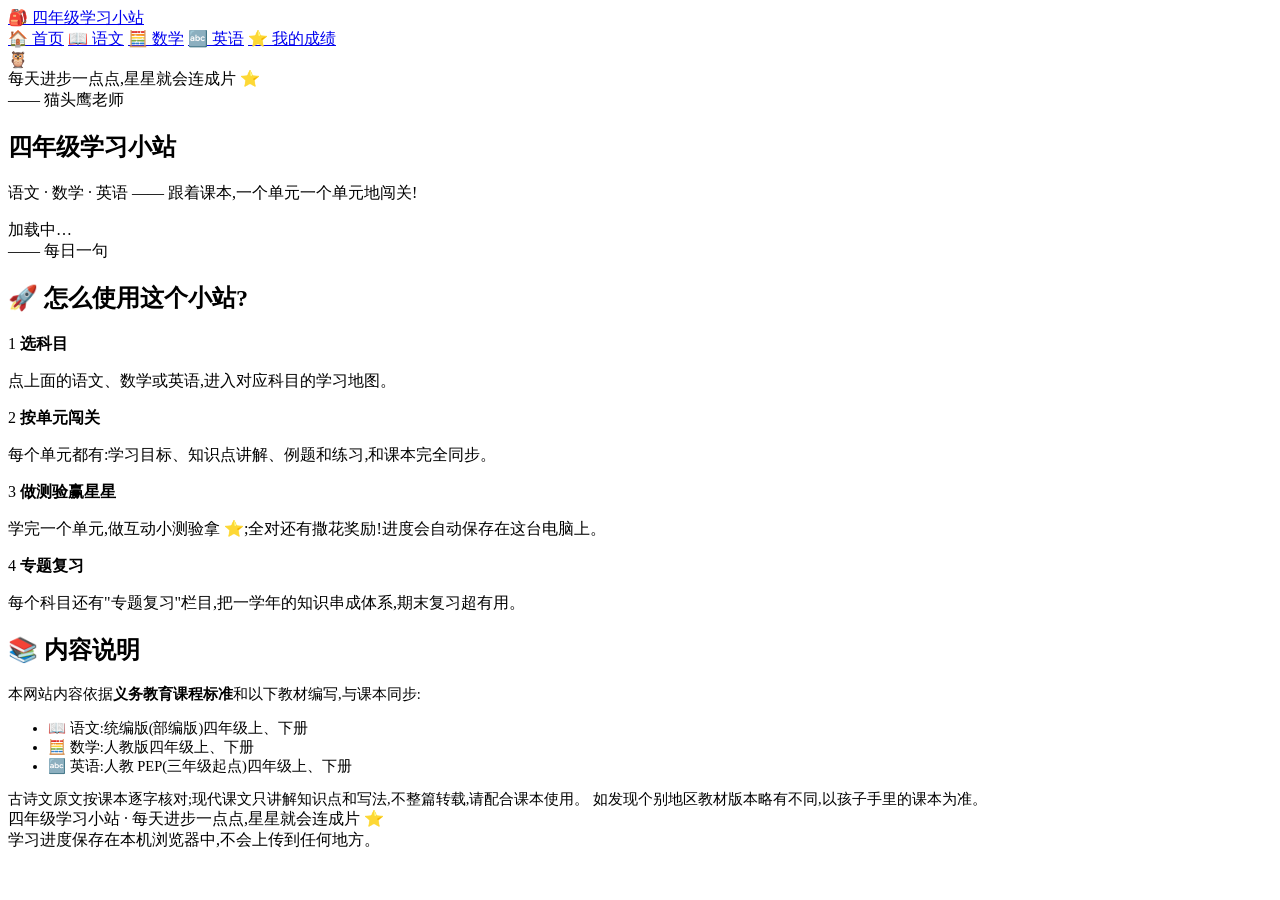
==== index.html @ 2c2debca "add index.html" ====
<!DOCTYPE html>
<html lang="zh-CN">
<head>
  <meta charset="UTF-8">
  <meta name="viewport" content="width=device-width, initial-scale=1.0">
  <title>四年级学习小站 · 语文 数学 英语</title>
  <link rel="stylesheet" href="css/style.css">
</head>
<body>

  <header class="topbar">
    <div class="topbar-inner">
      <a class="brand" href="index.html"><span class="logo">🎒</span> 四年级学习小站</a>
      <nav class="nav">
        <a href="index.html" class="active">🏠 首页</a>
        <a href="learn.html#/chinese">📖 语文</a>
        <a href="learn.html#/math">🧮 数学</a>
        <a href="learn.html#/english">🔤 英语</a>
        <a href="learn.html#/scores">⭐ 我的成绩</a>
      </nav>
    </div>
  </header>

  <main class="container">

    <section class="hero">
      <div class="mascot-row">
        <div class="mascot" id="mascot" title="猫头鹰老师">🦉</div>
        <div class="bubble">
          <span id="mascotTip">每天进步一点点,星星就会连成片 ⭐</span>
          <div class="bubble-name">—— 猫头鹰老师</div>
        </div>
      </div>
      <h1>四年级学习小站</h1>
      <p class="sub">语文 · 数学 · 英语 —— 跟着课本,一个单元一个单元地闯关!</p>
      <div class="quote-box" id="dailyQuote">
        <div class="qt">加载中…</div>
        <div class="ql">—— 每日一句</div>
      </div>
    </section>

    <section class="subject-grid" id="subjectCards">
      <!-- 三科卡片由 js 动态生成,展示学习进度 -->
    </section>

    <section class="howto no-print">
      <h2>🚀 怎么使用这个小站?</h2>
      <div class="howto-grid">
        <div class="step-card">
          <span class="n">1</span>
          <b>选科目</b>
          <p>点上面的语文、数学或英语,进入对应科目的学习地图。</p>
        </div>
        <div class="step-card">
          <span class="n">2</span>
          <b>按单元闯关</b>
          <p>每个单元都有:学习目标、知识点讲解、例题和练习,和课本完全同步。</p>
        </div>
        <div class="step-card">
          <span class="n">3</span>
          <b>做测验赢星星</b>
          <p>学完一个单元,做互动小测验拿 ⭐;全对还有撒花奖励!进度会自动保存在这台电脑上。</p>
        </div>
        <div class="step-card">
          <span class="n">4</span>
          <b>专题复习</b>
          <p>每个科目还有"专题复习"栏目,把一学年的知识串成体系,期末复习超有用。</p>
        </div>
      </div>
    </section>

    <section class="howto no-print">
      <h2>📚 内容说明</h2>
      <div class="card" style="font-size:14.5px;color:var(--ink-2);">
        <p style="margin-top:0;">本网站内容依据<b>义务教育课程标准</b>和以下教材编写,与课本同步:</p>
        <ul style="margin:6px 0;">
          <li>📖 语文:统编版(部编版)四年级上、下册</li>
          <li>🧮 数学:人教版四年级上、下册</li>
          <li>🔤 英语:人教 PEP(三年级起点)四年级上、下册</li>
        </ul>
        <p style="margin-bottom:0;">古诗文原文按课本逐字核对;现代课文只讲解知识点和写法,不整篇转载,请配合课本使用。
          如发现个别地区教材版本略有不同,以孩子手里的课本为准。</p>
      </div>
    </section>

  </main>

  <footer class="footer no-print">
    四年级学习小站 · 每天进步一点点,星星就会连成片 ⭐<br>
    学习进度保存在本机浏览器中,不会上传到任何地方。
  </footer>

  <script src="js/data-chinese.js"></script>
  <script src="js/data-math.js"></script>
  <script src="js/data-english.js"></script>
  <script src="js/data-extras.js"></script>
  <script src="js/app.js"></script>
  <script>
    // 首页专用逻辑:三科卡片 + 每日一句
    App.initHome && App.initHome();
  </script>
</body>
</html>
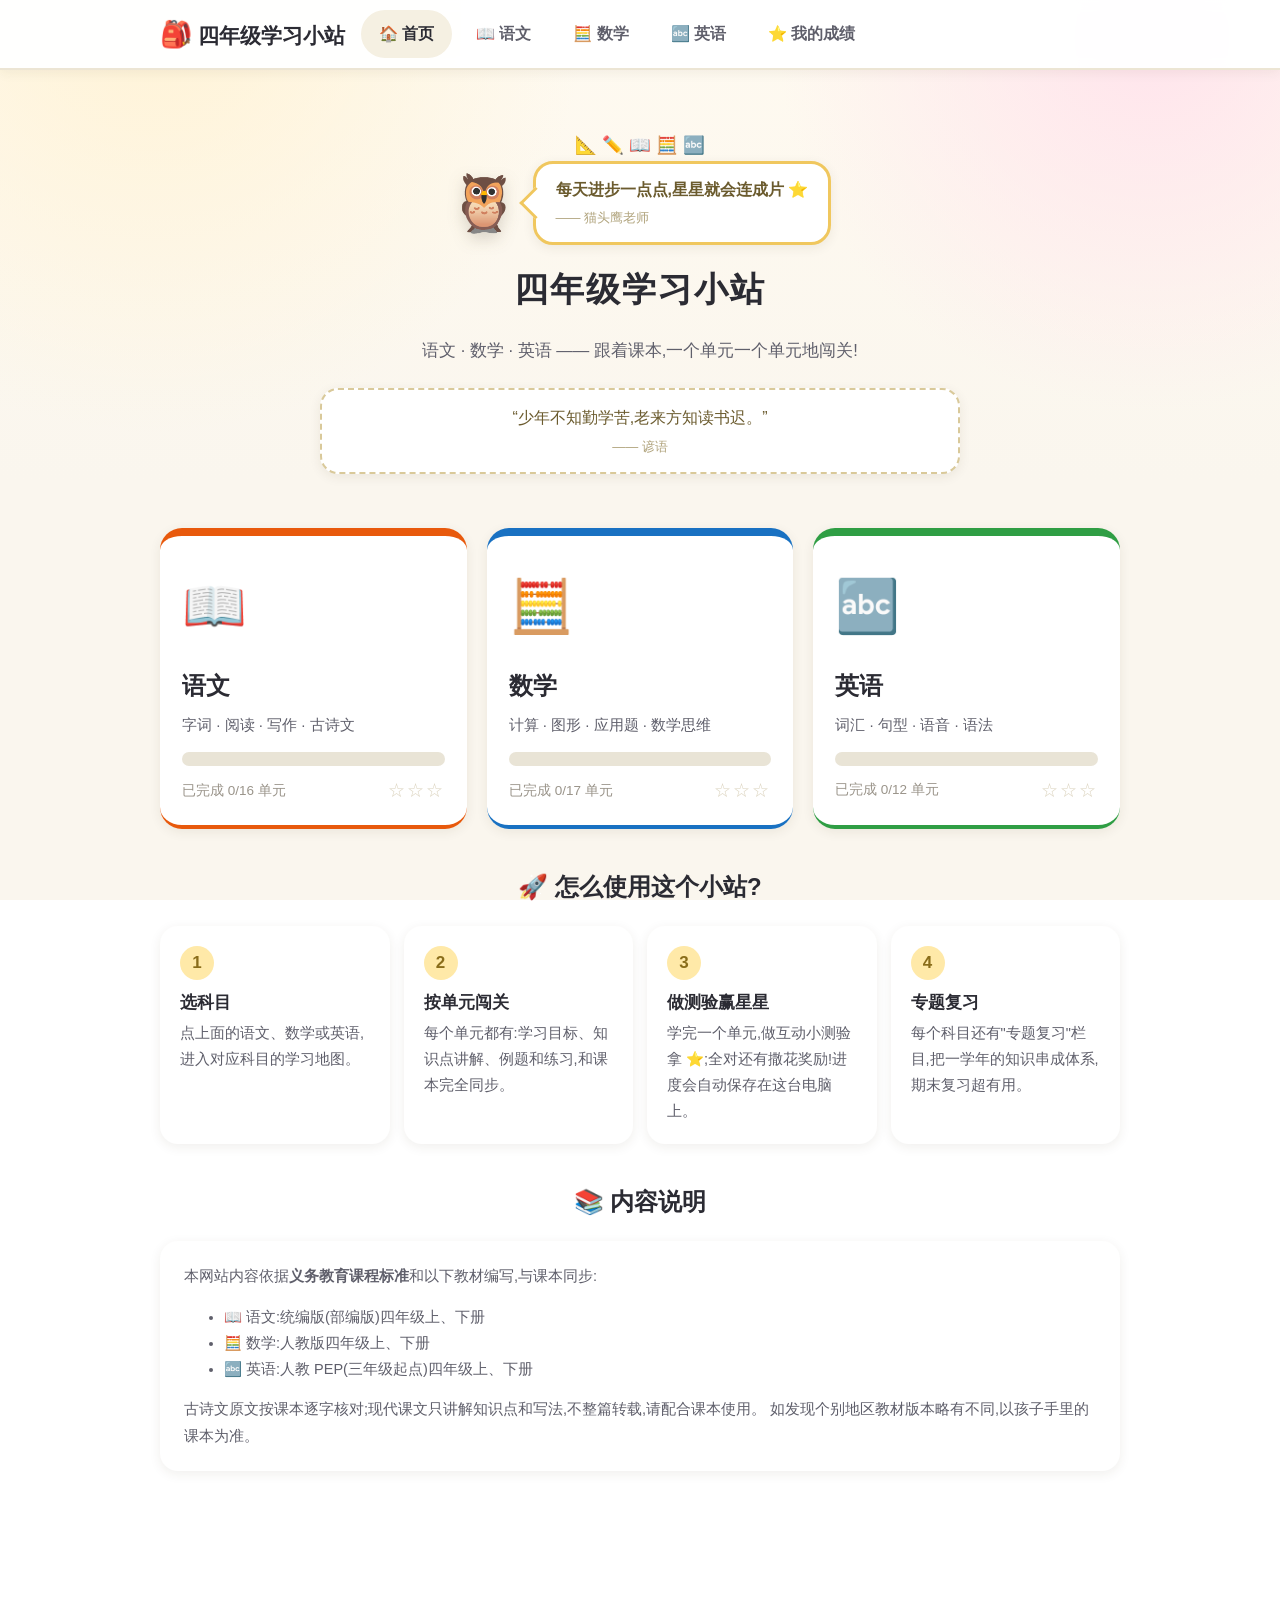
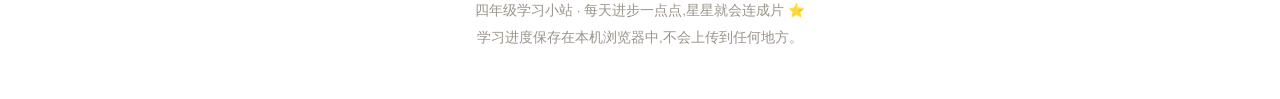
==== commit 0e450e42: "update index.html" ====
--- a/index.html
+++ b/index.html
@@ -24,6 +24,11 @@
   <main class="container">
 
     <section class="hero">
+      <span class="float-e f1">📐</span>
+      <span class="float-e f2">✏️</span>
+      <span class="float-e f3">📖</span>
+      <span class="float-e f4">🧮</span>
+      <span class="float-e f5">🔤</span>
       <div class="mascot-row">
         <div class="mascot" id="mascot" title="猫头鹰老师">🦉</div>
         <div class="bubble">
@@ -38,6 +43,8 @@
         <div class="ql">—— 每日一句</div>
       </div>
     </section>
+
+    <div id="todayCard"></div>
 
     <section class="subject-grid" id="subjectCards">
       <!-- 三科卡片由 js 动态生成,展示学习进度 -->
--- a/css/style.css
+++ b/css/style.css
@@ -0,0 +1,466 @@
+/* ============================================================
+   四年级学习小站 · 全局样式
+   为四年级小学生设计:大字、圆角、彩色、动画,像闯关游戏一样学习
+   ============================================================ */
+
+:root {
+  --c-chinese: #e8590c;
+  --c-chinese-soft: #fff4e6;
+  --c-math: #1971c2;
+  --c-math-soft: #e7f5ff;
+  --c-english: #2f9e44;
+  --c-english-soft: #ebfbee;
+  --ink: #2b2b33;
+  --ink-2: #5f5f6b;
+  --line: #ece5d4;
+  --bg: #faf6ee;
+  --card: #ffffff;
+  --gold: #f5b301;
+  --red: #d6336c;
+  --green: #37b24d;
+  --radius: 18px;
+  --shadow: 0 3px 12px rgba(60, 50, 30, .08);
+  --shadow-lg: 0 10px 30px rgba(60, 50, 30, .16);
+  --font-round: "Yuanti SC", "YouYuan", "PingFang SC", "Hiragino Sans GB", "Microsoft YaHei", sans-serif;
+  --font-body: -apple-system, BlinkMacSystemFont, "PingFang SC", "Hiragino Sans GB", "Microsoft YaHei", sans-serif;
+}
+
+* { box-sizing: border-box; }
+
+html { scroll-behavior: smooth; }
+
+body {
+  margin: 0;
+  font-family: var(--font-body);
+  background:
+    radial-gradient(circle at 12% 0%, #fff3d6 0, transparent 30%),
+    radial-gradient(circle at 90% 4%, #ffe4ec 0, transparent 26%),
+    linear-gradient(180deg, #fffaf0 0, var(--bg) 480px);
+  background-attachment: fixed;
+  color: var(--ink);
+  font-size: 17.5px;
+  line-height: 1.8;
+}
+
+/* 科目主题色 */
+[data-subject="chinese"] { --subj: var(--c-chinese); --subj-soft: var(--c-chinese-soft); }
+[data-subject="math"]     { --subj: var(--c-math);    --subj-soft: var(--c-math-soft); }
+[data-subject="english"]  { --subj: var(--c-english); --subj-soft: var(--c-english-soft); }
+
+/* ---------- 顶栏 ---------- */
+.topbar {
+  position: sticky; top: 0; z-index: 50;
+  background: rgba(255, 255, 255, .96);
+  border-bottom: 2px solid var(--line);
+  box-shadow: 0 2px 12px rgba(60, 50, 30, .07);
+  backdrop-filter: blur(6px);
+}
+.topbar-inner {
+  max-width: 1000px; margin: 0 auto; padding: 10px 20px;
+  display: flex; align-items: center; gap: 16px; flex-wrap: wrap;
+}
+.brand { font-family: var(--font-round); font-size: 21px; font-weight: 800; text-decoration: none; color: var(--ink); white-space: nowrap; }
+.brand .logo { font-size: 26px; display: inline-block; animation: float 3s ease-in-out infinite; }
+.nav { display: flex; gap: 6px; flex-wrap: wrap; }
+.nav a {
+  display: inline-block; padding: 8px 16px; border-radius: 999px;
+  text-decoration: none; color: var(--ink-2); font-weight: 700; font-size: 15.5px;
+  transition: all .18s; border: 2px solid transparent;
+}
+.nav a:hover { background: #f5f0e2; color: var(--ink); transform: translateY(-2px); }
+.nav a.active { background: var(--subj, #f5f0e2); color: var(--subj, var(--ink)); border-color: var(--subj, transparent); }
+
+/* ---------- 容器 ---------- */
+.container { max-width: 1000px; margin: 0 auto; padding: 26px 20px 80px; }
+.footer {
+  max-width: 1000px; margin: 0 auto; padding: 28px 20px 48px;
+  color: #9a948a; font-size: 13.5px; text-align: center; line-height: 2;
+}
+
+/* ---------- 首页 ---------- */
+.hero { text-align: center; padding: 34px 20px 26px; }
+
+/* 猫头鹰老师吉祥物 */
+.mascot-row {
+  display: flex; align-items: center; justify-content: center;
+  gap: 14px; flex-wrap: wrap; margin-bottom: 4px;
+}
+.mascot { font-size: 56px; line-height: 1; animation: float 3.2s ease-in-out infinite; filter: drop-shadow(0 6px 8px rgba(60,50,30,.18)); }
+.bubble {
+  position: relative; max-width: 520px;
+  background: #fff; border: 3px solid #f0c75e; border-radius: 20px;
+  padding: 12px 20px; font-size: 16px; font-weight: 600; color: #6b5b2e;
+  box-shadow: var(--shadow); text-align: left;
+}
+.bubble::before {
+  content: ''; position: absolute; left: -12px; top: 50%;
+  transform: translateY(-50%) rotate(45deg);
+  width: 20px; height: 20px; background: #fff;
+  border-left: 3px solid #f0c75e; border-bottom: 3px solid #f0c75e;
+}
+.bubble-name { font-size: 12.5px; color: #b0a37c; font-weight: 400; margin-top: 2px; }
+#mascotTip { transition: opacity .3s; }
+#mascotTip.fade { opacity: 0; }
+
+.hero h1 { font-family: var(--font-round); font-size: 34px; margin: 14px 0 6px; letter-spacing: 2px; }
+.hero .sub { color: var(--ink-2); font-size: 16.5px; }
+.quote-box {
+  max-width: 640px; margin: 22px auto 0; background: var(--card);
+  border: 2px dashed #d9c99a; border-radius: var(--radius);
+  padding: 14px 22px; color: #6b5b2e; font-size: 16px;
+  box-shadow: var(--shadow);
+}
+.quote-box .ql { font-size: 13px; color: #b0a37c; margin-top: 2px; }
+
+/* 科目卡片 */
+.subject-grid { display: grid; grid-template-columns: repeat(auto-fit, minmax(250px, 1fr)); gap: 20px; margin-top: 28px; }
+.subject-card {
+  background: var(--card); border-radius: 22px; box-shadow: var(--shadow);
+  padding: 24px 22px 18px; text-decoration: none; color: var(--ink);
+  border-top: 8px solid var(--sc, #ccc); border-bottom: 4px solid var(--sc, #ccc);
+  display: block; transition: transform .18s, box-shadow .18s;
+  animation: fadeUp .5s ease both;
+}
+.subject-card:hover { transform: translateY(-6px) rotate(-.5deg); box-shadow: var(--shadow-lg); }
+.subject-card .emoji { font-size: 52px; display: inline-block; transition: transform .2s; }
+.subject-card:hover .emoji { transform: scale(1.15) rotate(-8deg); }
+.subject-card h2 { font-family: var(--font-round); margin: 10px 0 4px; font-size: 24px; }
+.subject-card .desc { color: var(--ink-2); font-size: 15px; margin-bottom: 14px; }
+.subject-card .meta { display: flex; justify-content: space-between; align-items: center; font-size: 13.5px; color: #9a948a; }
+.stars { color: var(--gold); letter-spacing: 2px; font-size: 17px; }
+.stars .off { color: #ded7c4; }
+
+/* 使用说明 */
+.howto { margin-top: 36px; }
+.howto h2 { font-family: var(--font-round); text-align: center; font-size: 24px; margin-bottom: 18px; }
+.howto-grid { display: grid; grid-template-columns: repeat(auto-fit, minmax(200px, 1fr)); gap: 14px; }
+.step-card {
+  background: var(--card); border-radius: var(--radius); box-shadow: var(--shadow);
+  padding: 18px; border: 2px solid transparent; transition: border-color .2s, transform .2s;
+}
+.step-card:hover { border-color: #f0c75e; transform: translateY(-3px); }
+.step-card .n {
+  display: inline-flex; width: 34px; height: 34px; border-radius: 50%;
+  background: #ffe9a8; color: #8a6d1a; font-weight: 800; font-size: 17px;
+  align-items: center; justify-content: center; margin-bottom: 8px;
+}
+.step-card b { display: block; margin-bottom: 2px; font-size: 16.5px; }
+.step-card p { margin: 0; color: var(--ink-2); font-size: 14.5px; }
+
+/* ---------- 通用组件 ---------- */
+.btn {
+  display: inline-flex; align-items: center; gap: 6px;
+  border: none; cursor: pointer; font-family: inherit;
+  font-size: 16.5px; font-weight: 700; line-height: 1.4;
+  padding: 11px 22px; border-radius: 999px;
+  background: #f0ece2; color: var(--ink);
+  border: 2px solid transparent;
+  transition: transform .12s, box-shadow .15s, background .15s;
+}
+.btn:hover { background: #e8e2d4; transform: translateY(-3px); box-shadow: var(--shadow); }
+.btn:active { transform: translateY(0) scale(.97); }
+.btn:disabled { opacity: .55; cursor: not-allowed; transform: none; }
+.btn-primary {
+  background: linear-gradient(135deg, var(--subj, var(--c-chinese)), color-mix(in srgb, var(--subj, var(--c-chinese)) 80%, #000));
+  background-color: var(--subj, var(--c-chinese));
+  color: #fff; box-shadow: 0 4px 12px color-mix(in srgb, var(--subj, var(--c-chinese)) 35%, transparent);
+}
+.btn-primary:hover { filter: brightness(1.08); color: #fff; }
+.btn-ghost { background: #fff; border: 2px solid var(--subj, #ccc); color: var(--subj, #555); }
+.btn-ghost:hover { background: var(--subj-soft, #fff); }
+.btn-small { font-size: 14.5px; padding: 7px 16px; }
+
+.card {
+  background: var(--card); border-radius: var(--radius);
+  box-shadow: var(--shadow); padding: 22px 24px; margin-bottom: 18px;
+  animation: fadeUp .45s ease both;
+}
+
+.breadcrumb { font-size: 14.5px; color: var(--ink-2); margin-bottom: 10px; }
+.breadcrumb a { color: var(--subj, #555); text-decoration: none; font-weight: 700; }
+.breadcrumb .sep { margin: 0 6px; color: #c4bcab; }
+
+h1.page-title { font-family: var(--font-round); font-size: 30px; margin: 6px 0 4px; letter-spacing: 1px; }
+.page-sub { color: var(--ink-2); margin-bottom: 20px; font-size: 16px; }
+
+.section-title {
+  font-family: var(--font-round); font-size: 22px; margin: 34px 0 14px;
+  padding: 8px 16px; border-radius: 14px;
+  background: var(--subj-soft, #f5f0e2);
+  border-left: 8px solid var(--subj, #ccc);
+  display: inline-block;
+}
+.tabs { display: flex; gap: 10px; flex-wrap: wrap; margin: 16px 0; }
+.tab {
+  padding: 9px 20px; border-radius: 999px; background: #fff;
+  border: 2px solid var(--line); cursor: pointer; font-size: 16px;
+  font-weight: 700; color: var(--ink-2); font-family: inherit;
+  transition: all .15s;
+}
+.tab:hover { transform: translateY(-2px); border-color: var(--subj, #999); color: var(--subj, #555); }
+.tab.active { background: var(--subj); border-color: var(--subj); color: #fff; }
+.tab:disabled { cursor: default; opacity: .9; transform: none; }
+
+/* ---------- 单元闯关地图(像一条冒险小路) ---------- */
+.unit-list { display: flex; flex-direction: column; gap: 14px; position: relative; padding-left: 26px; }
+.unit-list::before {
+  content: ''; position: absolute; left: 46px; top: 34px; bottom: 34px; z-index: 0;
+  width: 4px; border-radius: 4px;
+  background: repeating-linear-gradient(180deg, #d9cfae 0 10px, transparent 10px 20px);
+}
+.unit-card {
+  position: relative; z-index: 1; display: flex; align-items: center; gap: 14px;
+  background: var(--card); border-radius: 18px; box-shadow: var(--shadow);
+  padding: 15px 18px; text-decoration: none; color: var(--ink);
+  border: 2px solid transparent;
+  transition: transform .14s, box-shadow .16s, border-color .14s;
+  animation: fadeUp .5s ease both;
+}
+.unit-card:hover { transform: translateX(6px) scale(1.01); box-shadow: var(--shadow-lg); border-color: var(--subj, #ccc); }
+.unit-card.is-done { background: var(--subj-soft, #fff); }
+.unit-card .no {
+  flex: 0 0 auto; width: 48px; height: 48px; border-radius: 50%;
+  display: flex; align-items: center; justify-content: center;
+  background: var(--subj-soft, #f3efe4); color: var(--subj, var(--ink));
+  font-size: 24px; font-weight: 800; border: 2px solid var(--subj, transparent);
+  box-shadow: 0 2px 6px rgba(60,50,30,.12);
+}
+.unit-card.is-done .no { background: #ebfbee; border-color: var(--green); }
+.unit-card .info { flex: 1; min-width: 0; }
+.unit-card .info b { display: block; font-size: 17.5px; }
+.unit-card .info span { color: var(--ink-2); font-size: 14px; }
+.unit-card .state { font-size: 13.5px; color: #9a948a; white-space: nowrap; font-weight: 700; }
+.unit-card .state .done { color: #2b8a3e; }
+
+/* ---------- 单元详情 ---------- */
+.unit-head { display: flex; align-items: flex-start; justify-content: space-between; gap: 14px; flex-wrap: wrap; }
+.unit-goal {
+  background: var(--subj-soft, #f3efe4); border-radius: 14px;
+  border: 2px dashed var(--subj, #ccc);
+  padding: 12px 18px; font-size: 16px; margin: 14px 0 4px;
+}
+.unit-goal b { color: var(--subj, #555); }
+
+.text-card .sub { color: var(--ink-2); font-size: 13.5px; margin: -6px 0 10px; }
+.text-card h3 { font-size: 20px; margin: 0 0 4px; }
+
+.point-card { border-left: 5px solid var(--subj, #ccc); padding: 2px 0 2px 18px; }
+.point-card .pt { font-weight: 800; font-size: 17px; }
+.point-card .def { margin: 4px 0; }
+
+.example {
+  background: var(--subj-soft, #f7f3e8); border-radius: 14px;
+  padding: 12px 18px; margin: 10px 0; font-size: 16px;
+  border: 1px dashed var(--subj, #ccc);
+}
+.example b { color: var(--subj, #555); }
+
+.pitfall {
+  background: #fff5f5; border: 2px dashed #f1b8c0; border-radius: 14px;
+  padding: 10px 16px; margin: 10px 0; font-size: 15.5px; color: #a3394e;
+}
+.pitfall b { color: #d6336c; }
+
+.tip {
+  background: #fffbea; border: 2px dashed #e3cf8f; border-radius: 14px;
+  padding: 10px 16px; margin: 12px 0; font-size: 15.5px;
+}
+
+/* 古诗卡片 */
+.poem { text-align: center; padding: 24px 20px; border: 2px solid var(--subj-soft, transparent); }
+.poem h3 { font-family: var(--font-round); margin: 0 0 2px; font-size: 21px; }
+.poem .dynasty { color: var(--ink-2); font-size: 14px; margin-bottom: 12px; }
+.poem-text { font-family: "Kaiti SC", "STKaiti", "KaiTi", serif; font-size: 20px; line-height: 2.2; letter-spacing: 2px; font-weight: 600; }
+.poem .blocks { text-align: left; margin-top: 16px; }
+.poem .blocks .b { font-size: 15.5px; margin: 8px 0; }
+.poem .blocks .b b { color: var(--subj, #555); }
+
+.word-tags { display: flex; flex-wrap: wrap; gap: 8px; margin: 10px 0; }
+.word-tag {
+  background: var(--subj-soft, #f3efe4); border-radius: 12px;
+  padding: 4px 14px; font-size: 15.5px;
+  transition: transform .15s;
+}
+.word-tag:hover { transform: scale(1.06); }
+.word-tag b { color: var(--subj, #555); }
+
+table.tb {
+  width: 100%; border-collapse: collapse; background: #fff;
+  border-radius: 14px; overflow: hidden; box-shadow: var(--shadow);
+  font-size: 16px; margin: 10px 0;
+}
+table.tb th, table.tb td { padding: 10px 16px; text-align: left; border-bottom: 1px solid #f0ece2; }
+table.tb th { background: var(--subj-soft, #f3efe4); color: var(--subj, #555); font-size: 15px; }
+table.tb tr:last-child td { border-bottom: none; }
+table.tb tbody tr:hover { background: #fffcf3; }
+
+/* ---------- 课外小拓展 ---------- */
+.extra-block {
+  border: 2px dashed #e8c766; border-radius: 16px;
+  background: #fffdf4; padding: 16px 20px;
+}
+.extra-block .ex-t { font-weight: 800; font-size: 16.5px; color: #8a6d1a; margin-bottom: 2px; }
+.extra-block .ex-t::before { content: '💡 '; }
+.extra-block .ex-d { font-size: 15.5px; color: #5f552f; }
+
+/* ---------- 课外阅读推荐 ---------- */
+.reading-grid { display: grid; grid-template-columns: repeat(auto-fit, minmax(230px, 1fr)); gap: 14px; }
+.reading-card {
+  background: #fffdf4; border: 2px solid #ead9a2; border-radius: 16px;
+  padding: 14px 18px; transition: transform .15s, box-shadow .15s;
+  animation: fadeUp .5s ease both;
+}
+.reading-card:hover { transform: translateY(-4px); box-shadow: var(--shadow); }
+.reading-card .rname { font-weight: 800; font-size: 15.5px; color: #8a6d1a; }
+.reading-card .rname::before { content: '📖 '; }
+.reading-card .rnote { font-size: 13.5px; color: var(--ink-2); margin-top: 3px; }
+
+/* ---------- 练习与测验 ---------- */
+.question {
+  background: var(--card); border-radius: var(--radius); box-shadow: var(--shadow);
+  padding: 18px 22px; margin-bottom: 14px;
+  animation: fadeUp .45s ease both;
+}
+.question .qtext { font-weight: 800; font-size: 17px; margin-bottom: 12px; }
+.question .qtag {
+  display: inline-block; background: var(--subj-soft, #eee);
+  color: var(--subj, #666); font-size: 13px; font-weight: 800;
+  border-radius: 999px; padding: 2px 12px; margin-right: 8px; vertical-align: 2px;
+}
+.options { display: flex; flex-direction: column; gap: 10px; }
+.opt {
+  display: flex; align-items: flex-start; gap: 12px;
+  border: 2px solid var(--line); border-radius: 14px;
+  padding: 10px 16px; cursor: pointer; font-size: 16px;
+  transition: border-color .12s, background .12s, transform .12s;
+  background: #fff;
+}
+.opt:hover { border-color: var(--subj, #999); background: var(--subj-soft, #fff); transform: translateX(4px); }
+.opt.selected { border-color: var(--subj, #999); background: var(--subj-soft, #fff); }
+.opt.correct { border-color: #37b24d; background: #ebfbee; animation: bounceIn .5s; }
+.opt.wrong { border-color: #f03e3e; background: #fff5f5; animation: shake .45s; }
+.opt .letter {
+  flex: 0 0 auto; width: 28px; height: 28px; border-radius: 50%;
+  background: #f0ece2; display: flex; align-items: center; justify-content: center;
+  font-size: 14px; font-weight: 800; margin-top: 3px;
+}
+.opt.correct .letter { background: #37b24d; color: #fff; }
+.opt.wrong .letter { background: #f03e3e; color: #fff; }
+.fill-input {
+  font-family: inherit; font-size: 17px; padding: 9px 16px;
+  border: 2px solid var(--line); border-radius: 14px; width: 100%; max-width: 440px;
+  background: #fff; color: var(--ink);
+  transition: border-color .15s;
+}
+.fill-input:focus { outline: none; border-color: var(--subj, #999); box-shadow: 0 0 0 3px var(--subj-soft, #eee); }
+.fill-input.correct { border-color: #37b24d; background: #ebfbee; }
+.fill-input.wrong { border-color: #f03e3e; background: #fff5f5; animation: shake .45s; }
+
+.explain {
+  display: none; margin-top: 12px; background: var(--subj-soft, #f7f3e8);
+  border-radius: 12px; padding: 10px 16px; font-size: 15px;
+}
+.explain.show { display: block; animation: fadeUp .3s ease both; }
+.explain b { color: var(--subj, #555); }
+
+.quiz-actions { display: flex; gap: 10px; flex-wrap: wrap; margin: 18px 0; }
+.quiz-score {
+  text-align: center; background: var(--subj-soft, #f7f3e8);
+  border-radius: var(--radius); padding: 24px; margin: 18px 0; font-size: 18.5px;
+  border: 2px dashed var(--subj, #ccc);
+  animation: bounceIn .5s;
+}
+.quiz-score .big { font-size: 44px; font-weight: 800; color: var(--subj, #555); }
+.quiz-score .praise { font-size: 17px; color: var(--ink-2); margin-top: 6px; }
+
+.result-badge {
+  display: inline-block; margin-left: 8px; font-size: 14px; font-weight: 800;
+  padding: 2px 12px; border-radius: 999px; vertical-align: 2px;
+}
+.result-badge.ok { background: #ebfbee; color: #2b8a3e; }
+.result-badge.no { background: #fff5f5; color: #e03131; }
+
+/* ---------- 进度与星星 ---------- */
+.progress-track {
+  height: 14px; background: #e9e4d6; border-radius: 999px; overflow: hidden; margin: 8px 0 10px;
+}
+.progress-fill {
+  height: 100%; border-radius: 999px;
+  background: linear-gradient(90deg, #f5b301, #ffd43b);
+  transition: width .5s;
+}
+
+.star-pop { display: inline-block; animation: pop .45s ease; }
+@keyframes pop {
+  0% { transform: scale(0); }
+  70% { transform: scale(1.7); }
+  100% { transform: scale(1); }
+}
+
+/* 撒花效果 */
+.confetti-piece {
+  position: fixed; top: -12px; z-index: 999; pointer-events: none;
+  width: 10px; height: 14px; border-radius: 3px;
+  animation: fall linear forwards;
+}
+@keyframes fall {
+  to { transform: translateY(105vh) rotate(720deg); opacity: .9; }
+}
+
+/* ---------- 口算大挑战 ---------- */
+.mg-box { text-align: center; padding: 30px 20px; }
+.mg-question { font-size: 48px; font-weight: 800; margin: 18px 0; letter-spacing: 6px; font-family: var(--font-round); }
+.mg-input {
+  font-family: inherit; font-size: 26px; width: 150px; text-align: center;
+  padding: 10px; border: 3px solid var(--subj, #999); border-radius: 16px;
+}
+.mg-input:focus { outline: none; border-color: var(--subj, #999); box-shadow: 0 0 0 4px var(--subj-soft, #eee); }
+.mg-hud { display: flex; justify-content: center; gap: 34px; font-weight: 700; color: var(--ink-2); margin-bottom: 8px; font-size: 17px; }
+.mg-hud .t { color: var(--red); font-size: 22px; }
+.mg-levels { display: flex; gap: 8px; justify-content: center; margin-bottom: 16px; flex-wrap: wrap; }
+
+/* ---------- 动画 ---------- */
+@keyframes fadeUp {
+  from { opacity: 0; transform: translateY(14px); }
+  to { opacity: 1; transform: translateY(0); }
+}
+@keyframes float {
+  0%, 100% { transform: translateY(0); }
+  50% { transform: translateY(-8px); }
+}
+@keyframes shake {
+  0%, 100% { transform: translateX(0); }
+  20% { transform: translateX(-7px); }
+  40% { transform: translateX(7px); }
+  60% { transform: translateX(-5px); }
+  80% { transform: translateX(5px); }
+}
+@keyframes bounceIn {
+  0% { transform: scale(.6); opacity: 0; }
+  60% { transform: scale(1.08); opacity: 1; }
+  100% { transform: scale(1); }
+}
+
+/* ---------- 打印 ---------- */
+@media print {
+  .topbar, .no-print, .footer, .quiz-actions { display: none !important; }
+  body { background: #fff; font-size: 12pt; }
+  .container { max-width: 100%; padding: 0; }
+  .card, .question { box-shadow: none; border: 1px solid #ccc; break-inside: avoid; animation: none; }
+  .explain { display: block !important; border: 1px dashed #999; }
+  .opt.correct { border-color: #37b24d; }
+  .section-title { display: block; }
+}
+
+/* ---------- 响应式 ---------- */
+@media (max-width: 640px) {
+  body { font-size: 16.5px; }
+  .hero h1 { font-size: 27px; }
+  .mascot { font-size: 46px; }
+  .unit-list { padding-left: 0; }
+  .unit-list::before { display: none; }
+  .unit-card .no { width: 44px; height: 44px; font-size: 21px; }
+  .poem-text { font-size: 18px; }
+  .mg-question { font-size: 36px; }
+  .bubble::before { display: none; }
+}
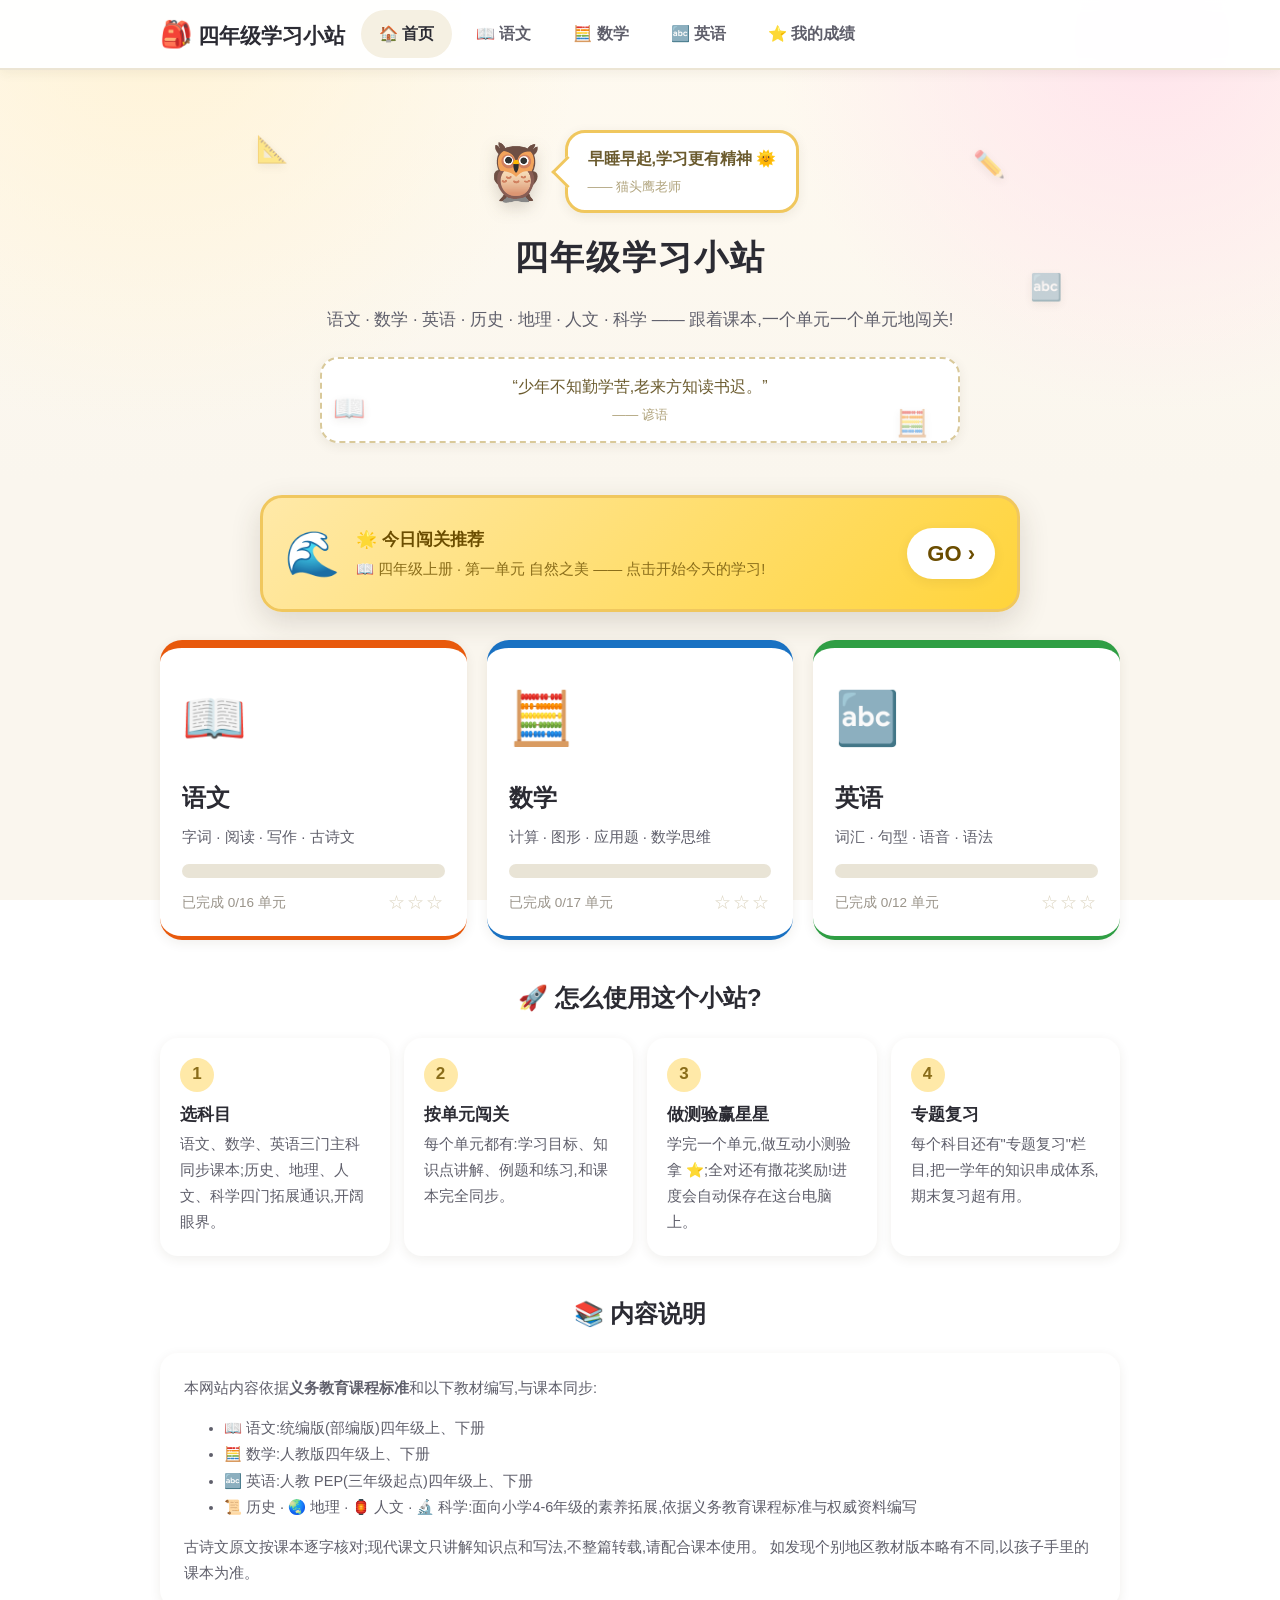
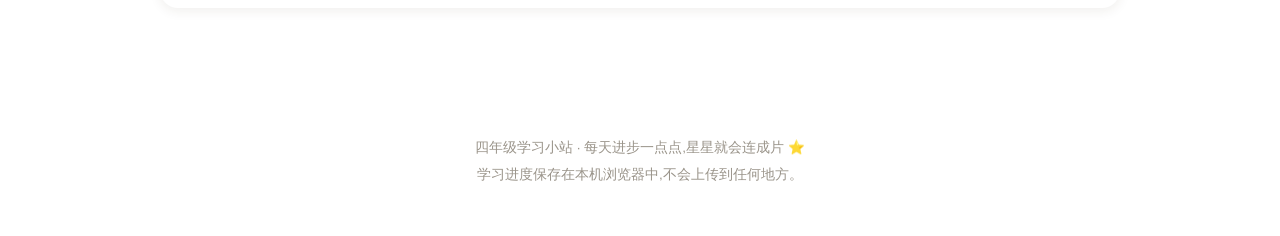
==== commit 194478b2: "update index.html" ====
--- a/index.html
+++ b/index.html
@@ -37,7 +37,7 @@
         </div>
       </div>
       <h1>四年级学习小站</h1>
-      <p class="sub">语文 · 数学 · 英语 —— 跟着课本,一个单元一个单元地闯关!</p>
+      <p class="sub">语文 · 数学 · 英语 · 历史 · 地理 · 人文 · 科学 —— 跟着课本,一个单元一个单元地闯关!</p>
       <div class="quote-box" id="dailyQuote">
         <div class="qt">加载中…</div>
         <div class="ql">—— 每日一句</div>
@@ -56,7 +56,7 @@
         <div class="step-card">
           <span class="n">1</span>
           <b>选科目</b>
-          <p>点上面的语文、数学或英语,进入对应科目的学习地图。</p>
+          <p>语文、数学、英语三门主科同步课本;历史、地理、人文、科学四门拓展通识,开阔眼界。</p>
         </div>
         <div class="step-card">
           <span class="n">2</span>
@@ -84,6 +84,7 @@
           <li>📖 语文:统编版(部编版)四年级上、下册</li>
           <li>🧮 数学:人教版四年级上、下册</li>
           <li>🔤 英语:人教 PEP(三年级起点)四年级上、下册</li>
+          <li>📜 历史 · 🌏 地理 · 🏮 人文 · 🔬 科学:面向小学4-6年级的素养拓展,依据义务教育课程标准与权威资料编写</li>
         </ul>
         <p style="margin-bottom:0;">古诗文原文按课本逐字核对;现代课文只讲解知识点和写法,不整篇转载,请配合课本使用。
           如发现个别地区教材版本略有不同,以孩子手里的课本为准。</p>
@@ -101,6 +102,10 @@
   <script src="js/data-math.js"></script>
   <script src="js/data-english.js"></script>
   <script src="js/data-extras.js"></script>
+  <script src="js/data-history.js"></script>
+  <script src="js/data-geography.js"></script>
+  <script src="js/data-humanities.js"></script>
+  <script src="js/data-science.js"></script>
   <script src="js/app.js"></script>
   <script>
     // 首页专用逻辑:三科卡片 + 每日一句
--- a/css/style.css
+++ b/css/style.css
@@ -407,6 +407,22 @@
   to { transform: translateY(105vh) rotate(720deg); opacity: .9; }
 }
 
+/* ---------- 视频讲解 ---------- */
+.video-note { font-size: 13.5px; color: var(--ink-2); margin: -6px 0 14px; }
+.video-grid { display: grid; grid-template-columns: repeat(auto-fit, minmax(270px, 1fr)); gap: 16px; }
+.video-card {
+  background: #fff; border: 2px dashed #b9c6ee; border-radius: 16px;
+  padding: 16px 18px; box-shadow: var(--shadow);
+  animation: fadeUp .5s ease both;
+}
+.video-card .v-title { font-weight: 800; font-size: 15.5px; margin-bottom: 2px; }
+.video-card .v-author { font-size: 13px; color: var(--ink-2); margin-bottom: 10px; }
+.video-frame { margin-top: 12px; position: relative; padding-top: 56.25%; }
+.video-frame iframe {
+  position: absolute; inset: 0; width: 100%; height: 100%;
+  border: 0; border-radius: 12px; background: #000;
+}
+
 /* ---------- 口算大挑战 ---------- */
 .mg-box { text-align: center; padding: 30px 20px; }
 .mg-question { font-size: 48px; font-weight: 800; margin: 18px 0; letter-spacing: 6px; font-family: var(--font-round); }
@@ -440,6 +456,178 @@
   60% { transform: scale(1.08); opacity: 1; }
   100% { transform: scale(1); }
 }
+
+/* ============================================================
+   左侧书签导航栏 + 布局
+   ============================================================ */
+.layout { display: flex; align-items: flex-start; max-width: 1280px; margin: 0 auto; }
+.layout .container { flex: 1; min-width: 0; }
+
+.sidebar {
+  flex: 0 0 232px; width: 232px;
+  position: sticky; top: 66px;
+  height: calc(100vh - 66px); overflow-y: auto;
+  padding: 14px 10px 30px;
+  font-size: 14px;
+}
+.sidebar::-webkit-scrollbar { width: 6px; }
+.sidebar::-webkit-scrollbar-thumb { background: #e0d8c2; border-radius: 6px; }
+
+.side-link {
+  display: block; padding: 8px 14px; margin-bottom: 6px;
+  border-radius: 12px; text-decoration: none; color: var(--ink);
+  font-weight: 700; background: #fff; box-shadow: var(--shadow);
+  transition: transform .12s, box-shadow .15s;
+}
+.side-link:hover { transform: translateX(4px); box-shadow: var(--shadow-lg); }
+
+.side-group { margin-bottom: 6px; background: #fff; border-radius: 12px; box-shadow: var(--shadow); overflow: hidden; }
+.side-grp {
+  display: flex; align-items: center; justify-content: space-between;
+  width: 100%; padding: 9px 14px; border: none; background: none;
+  font-family: inherit; font-size: 14.5px; font-weight: 800; color: var(--ink);
+  cursor: pointer; text-align: left;
+}
+.side-grp:hover { background: #faf6ea; }
+.side-grp .caret { transition: transform .2s; color: #b0a37c; }
+.side-group.open .side-grp .caret { transform: rotate(180deg); }
+
+.side-sub { display: none; padding: 2px 6px 8px; }
+.side-group.open .side-sub { display: block; }
+.side-sem {
+  display: block; width: 100%; padding: 6px 10px; border: none; background: none;
+  font-family: inherit; font-size: 13.5px; font-weight: 700; color: var(--ink-2);
+  cursor: pointer; text-align: left; border-radius: 8px;
+}
+.side-sem:hover { background: var(--subj-soft, #f5f0e2); color: var(--subj, #555); }
+.side-units { display: none; padding: 2px 0 4px 8px; }
+.side-sub.open .side-units { display: block; }
+.side-unit {
+  display: block; padding: 5px 10px; border-radius: 8px;
+  text-decoration: none; color: var(--ink-2); font-size: 13px;
+  border-left: 3px solid transparent; line-height: 1.6;
+}
+.side-unit:hover { background: var(--subj-soft, #f5f0e2); color: var(--ink); }
+.side-unit.on { background: var(--subj-soft, #f5f0e2); color: var(--subj, #555); border-left-color: var(--subj, #ccc); font-weight: 800; }
+
+.side-outline { background: #fffdf4; border: 2px dashed #e8c766; border-radius: 12px; padding: 8px 10px; margin-bottom: 10px; }
+.side-outline:empty { display: none; }
+.outline-t { font-weight: 800; font-size: 13.5px; color: #8a6d1a; padding: 2px 4px 4px; }
+.outline-item {
+  display: block; padding: 4px 8px; border-radius: 8px;
+  color: var(--ink-2); font-size: 13px; cursor: pointer; line-height: 1.6;
+}
+.outline-item:hover { background: #fff3cf; color: #8a6d1a; }
+
+.side-toggle {
+  display: none; align-items: center; gap: 4px;
+  border: 2px solid var(--line); background: #fff; color: var(--ink);
+  border-radius: 999px; padding: 6px 14px; font-family: inherit;
+  font-size: 14.5px; font-weight: 800; cursor: pointer;
+}
+.side-toggle:hover { border-color: #d9cfae; background: #faf6ea; }
+
+@media (max-width: 960px) {
+  .layout { display: block; }
+  .side-toggle { display: inline-flex; }
+  .sidebar {
+    position: fixed; left: -300px; top: 0; bottom: 0; width: 280px; height: 100vh;
+    z-index: 80; background: #faf6ee; padding: 14px 12px 40px;
+    box-shadow: 4px 0 24px rgba(60, 50, 30, .2);
+    transition: left .25s ease;
+  }
+  body.side-open .sidebar { left: 0; }
+}
+
+/* ============================================================
+   图文并茂组件
+   ============================================================ */
+/* 单元顶部横幅:大场景emoji */
+.unit-head {
+  background: linear-gradient(135deg, var(--subj-soft, #fff), #fff);
+  border: 3px dashed var(--subj, #ccc); border-radius: 22px;
+  padding: 20px 22px 16px; margin-bottom: 20px;
+  box-shadow: var(--shadow); position: relative; overflow: hidden;
+}
+.unit-head::after {
+  content: '⭐'; position: absolute; right: 12px; top: 8px;
+  font-size: 30px; opacity: .5; transform: rotate(14deg);
+}
+.unit-head .scene {
+  font-size: 46px; letter-spacing: 8px; line-height: 1.25;
+  animation: float 4s ease-in-out infinite;
+  filter: drop-shadow(0 4px 6px rgba(60,50,30,.18));
+}
+.unit-head .page-title { margin-top: 4px; }
+.unit-goal { background: rgba(255,255,255,.85); }
+
+/* 课文卡上的"贴纸" */
+.text-card { position: relative; }
+.text-card .sticker {
+  position: absolute; top: -12px; right: -4px; font-size: 34px;
+  transform: rotate(12deg); filter: drop-shadow(0 3px 4px rgba(60,50,30,.2));
+  pointer-events: none;
+}
+
+/* 知识点步骤编号 */
+.point-card { position: relative; }
+.step-num {
+  position: absolute; left: -19px; top: -6px;
+  width: 34px; height: 34px; border-radius: 50%;
+  background: var(--subj, #ccc); color: #fff;
+  display: flex; align-items: center; justify-content: center;
+  font-weight: 800; font-size: 16px; box-shadow: 0 3px 8px rgba(60,50,30,.2);
+  border: 3px solid #fff;
+}
+
+/* 英语单词卡片 */
+.word-grid { display: grid; grid-template-columns: repeat(auto-fill, minmax(150px, 1fr)); gap: 10px; }
+.word-chip {
+  background: var(--subj-soft, #f3efe4); border-radius: 14px;
+  padding: 12px 14px; text-align: center;
+  border: 2px solid transparent; transition: transform .15s, border-color .15s;
+  animation: fadeUp .45s ease both;
+}
+.word-chip:hover { transform: translateY(-4px) rotate(-1deg); border-color: var(--subj, #ccc); }
+.word-chip.alt { background: #fff; border: 2px dashed var(--subj-soft, #e8e2d4); }
+.word-chip .w-en { font-weight: 800; font-size: 16.5px; color: var(--subj, #555); }
+.word-chip .w-cn { font-size: 15px; margin-top: 2px; }
+.word-chip .w-n { font-size: 12.5px; color: var(--ink-2); margin-top: 4px; }
+
+/* 首页:今日闯关推荐 */
+.today-card {
+  display: flex; align-items: center; gap: 16px;
+  max-width: 760px; margin: 26px auto 0;
+  background: linear-gradient(135deg, #ffe9a8, #ffd43b);
+  border: 3px solid #f0c75e; border-radius: 22px;
+  padding: 16px 22px; text-decoration: none; color: #6b4d00;
+  box-shadow: var(--shadow-lg); transition: transform .18s;
+  animation: fadeUp .5s ease both;
+}
+.today-card:hover { transform: translateY(-4px) scale(1.01); }
+.today-card .t-emoji { font-size: 44px; animation: float 3s ease-in-out infinite; }
+.today-card .t-mid { flex: 1; min-width: 0; }
+.today-card .t-title { font-weight: 800; font-size: 17px; }
+.today-card .t-desc { font-size: 14.5px; color: #8a6d1a; }
+.today-card .t-go {
+  font-size: 22px; font-weight: 800; background: #fff;
+  border-radius: 999px; padding: 6px 20px; box-shadow: var(--shadow);
+}
+
+/* 首页漂浮装饰小图标 */
+.hero { position: relative; }
+.float-e {
+  position: absolute; font-size: 26px; opacity: .5; pointer-events: none;
+  filter: drop-shadow(0 3px 4px rgba(60,50,30,.15));
+}
+.f1 { left: 10%; top: 8%; animation: float 4s ease-in-out infinite; }
+.f2 { right: 12%; top: 12%; animation: float 5s ease-in-out 1s infinite; }
+.f3 { left: 18%; bottom: 10%; animation: float 4.6s ease-in-out .6s infinite; }
+.f4 { right: 20%; bottom: 6%; animation: float 5.4s ease-in-out 1.6s infinite; }
+.f5 { right: 6%; top: 45%; animation: float 4.2s ease-in-out .3s infinite; }
+
+/* 书签锚点:滚过去时避开吸顶顶栏 */
+.section-title { scroll-margin-top: 84px; }
 
 /* ---------- 打印 ---------- */
 @media print {
@@ -464,3 +652,33 @@
   .mg-question { font-size: 36px; }
   .bubble::before { display: none; }
 }
+
+/* ---------- iPad / 平板适配 ---------- */
+/* iPad Safari 地址栏收放时 100vh 会超出可视区,dvh 更准确 */
+.sidebar {
+  height: calc(100vh - 66px);
+  height: calc(100dvh - 66px);
+}
+@media (max-width: 960px) {
+  .sidebar { height: 100vh; height: 100dvh; }
+  /* 抽屉打开时页面蒙上淡色遮罩,点遮罩即收起 */
+  body.side-open::before {
+    content: ''; position: fixed; inset: 0; z-index: 79;
+    background: rgba(43, 43, 51, .28);
+  }
+  /* 平板竖屏时顶栏收紧凑一些 */
+  .topbar-inner { gap: 10px; padding: 8px 16px; }
+  .brand { font-size: 19px; }
+  .nav a { padding: 7px 13px; font-size: 14.5px; }
+}
+
+/* 触屏设备(手机/平板):加大点按目标,手指更好点 */
+@media (pointer: coarse) {
+  .side-grp { padding: 11px 14px; }
+  .side-sem { padding: 9px 10px; }
+  .side-unit { padding: 8px 10px; font-size: 13.5px; }
+  .outline-item { padding: 7px 8px; }
+  .side-link { padding: 11px 14px; }
+  .side-toggle { padding: 9px 16px; }
+  .nav a { padding: 10px 16px; }
+}
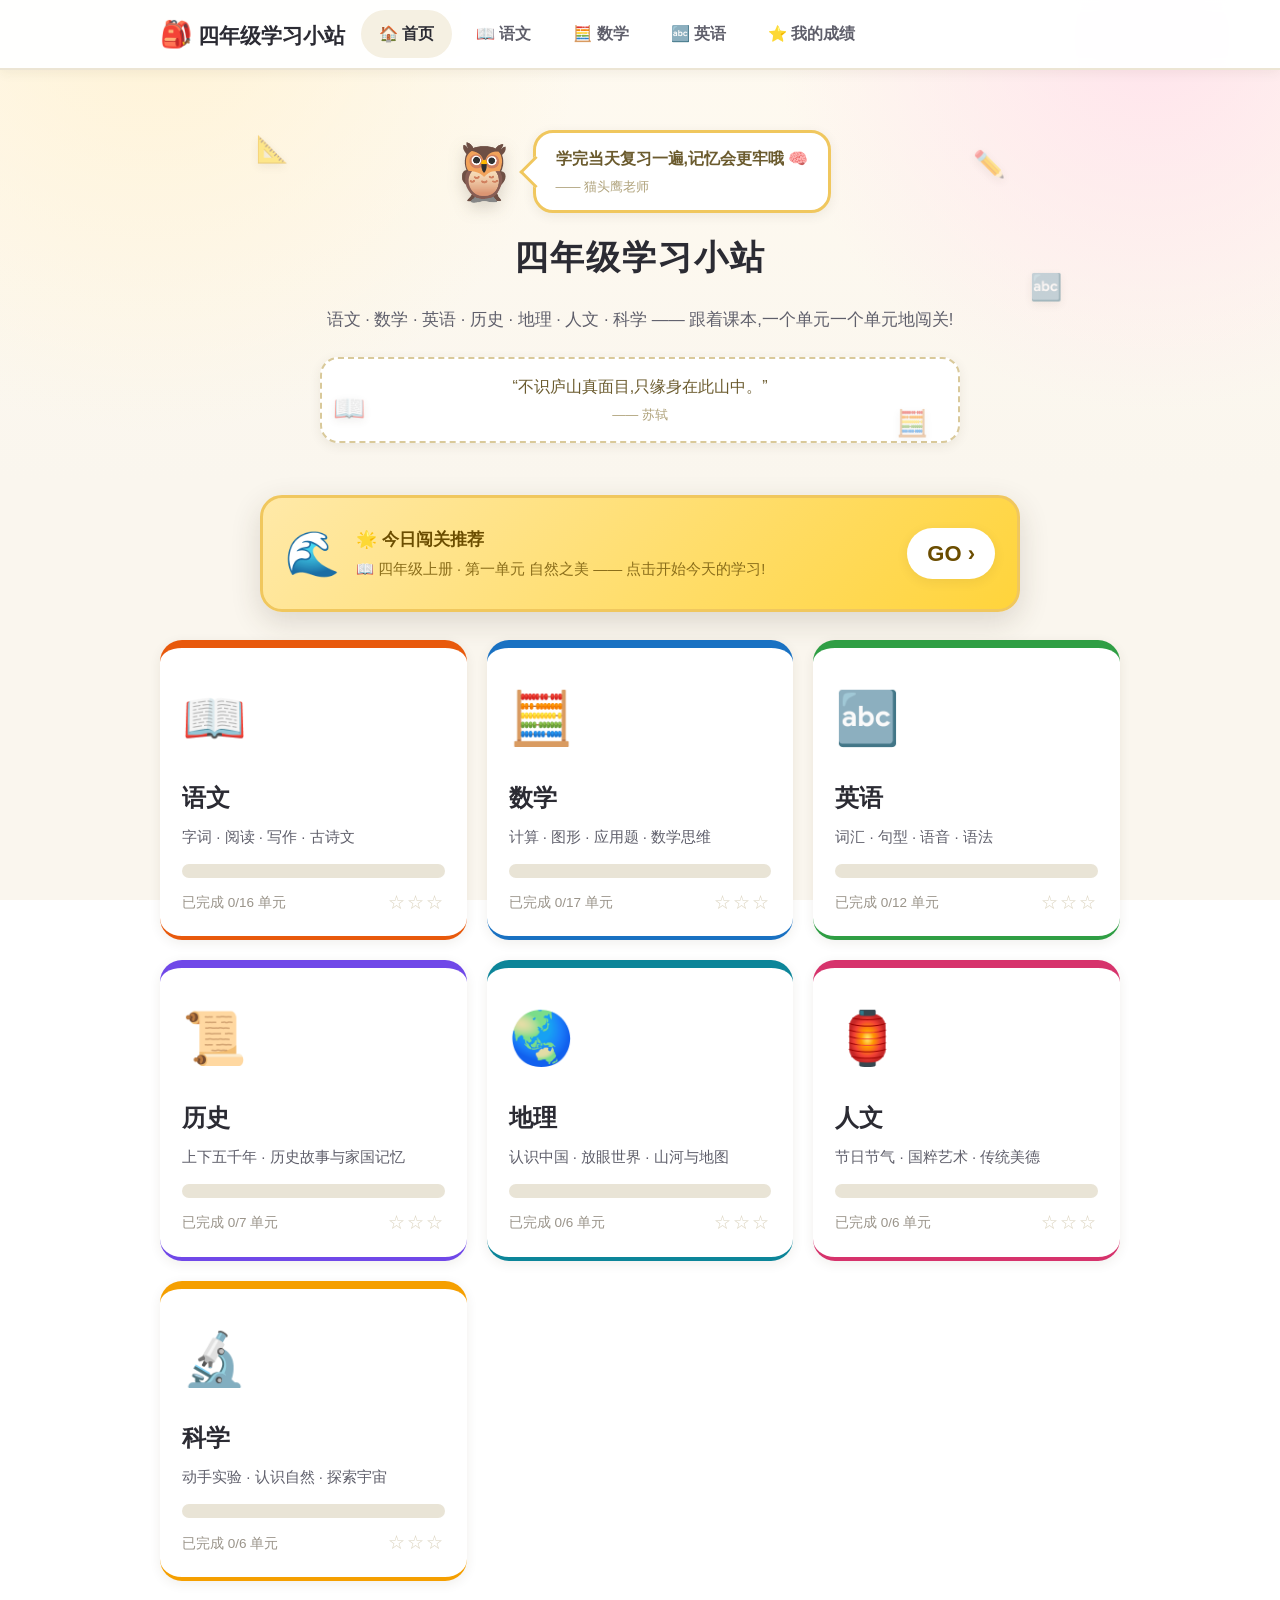
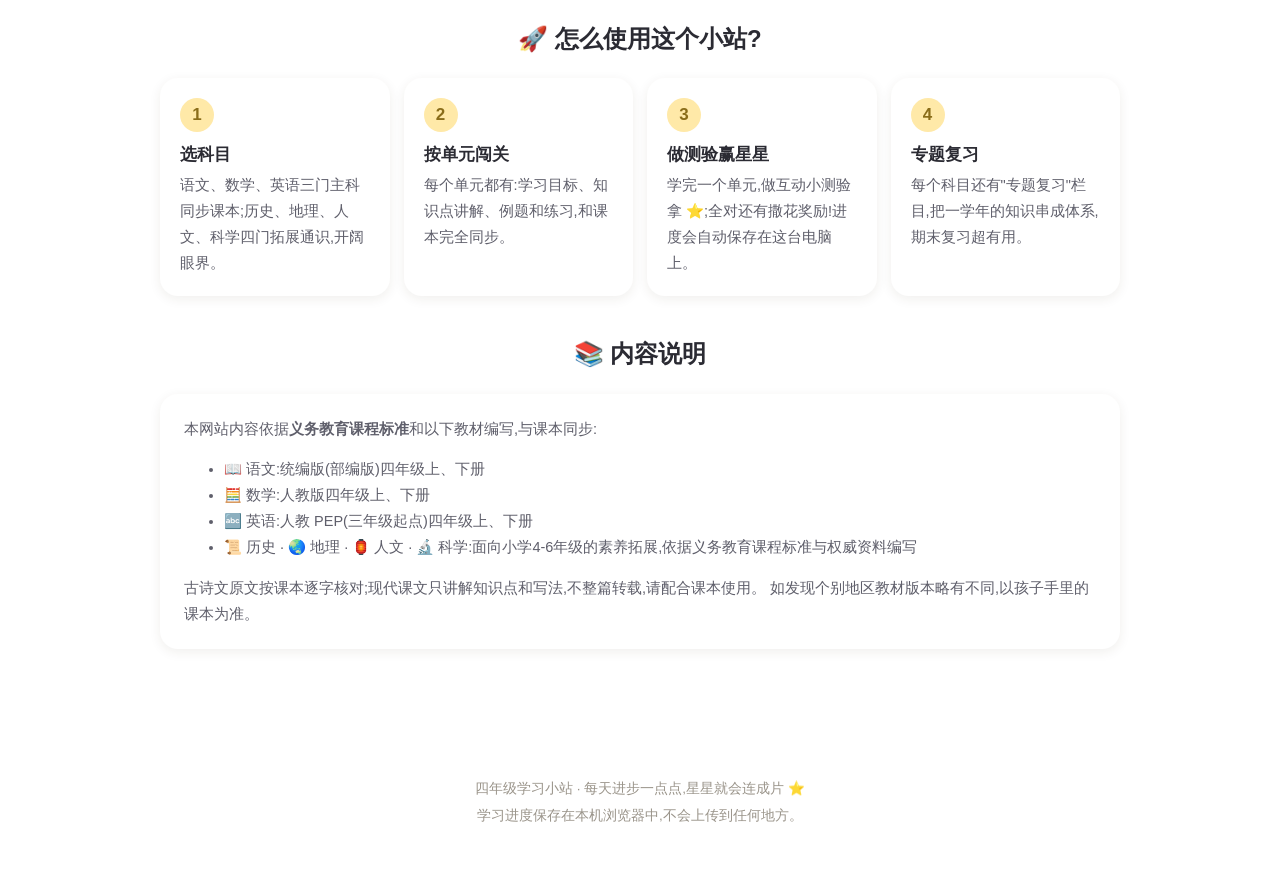
==== commit df5f782a: "update index.html" ====
--- a/index.html
+++ b/index.html
@@ -47,7 +47,7 @@
     <div id="todayCard"></div>
 
     <section class="subject-grid" id="subjectCards">
-      <!-- 三科卡片由 js 动态生成,展示学习进度 -->
+      <!-- 各科卡片由 js 动态生成,展示学习进度 -->
     </section>
 
     <section class="howto no-print">
@@ -108,7 +108,7 @@
   <script src="js/data-science.js"></script>
   <script src="js/app.js"></script>
   <script>
-    // 首页专用逻辑:三科卡片 + 每日一句
+    // 首页专用逻辑:科目卡片 + 每日一句
     App.initHome && App.initHome();
   </script>
 </body>
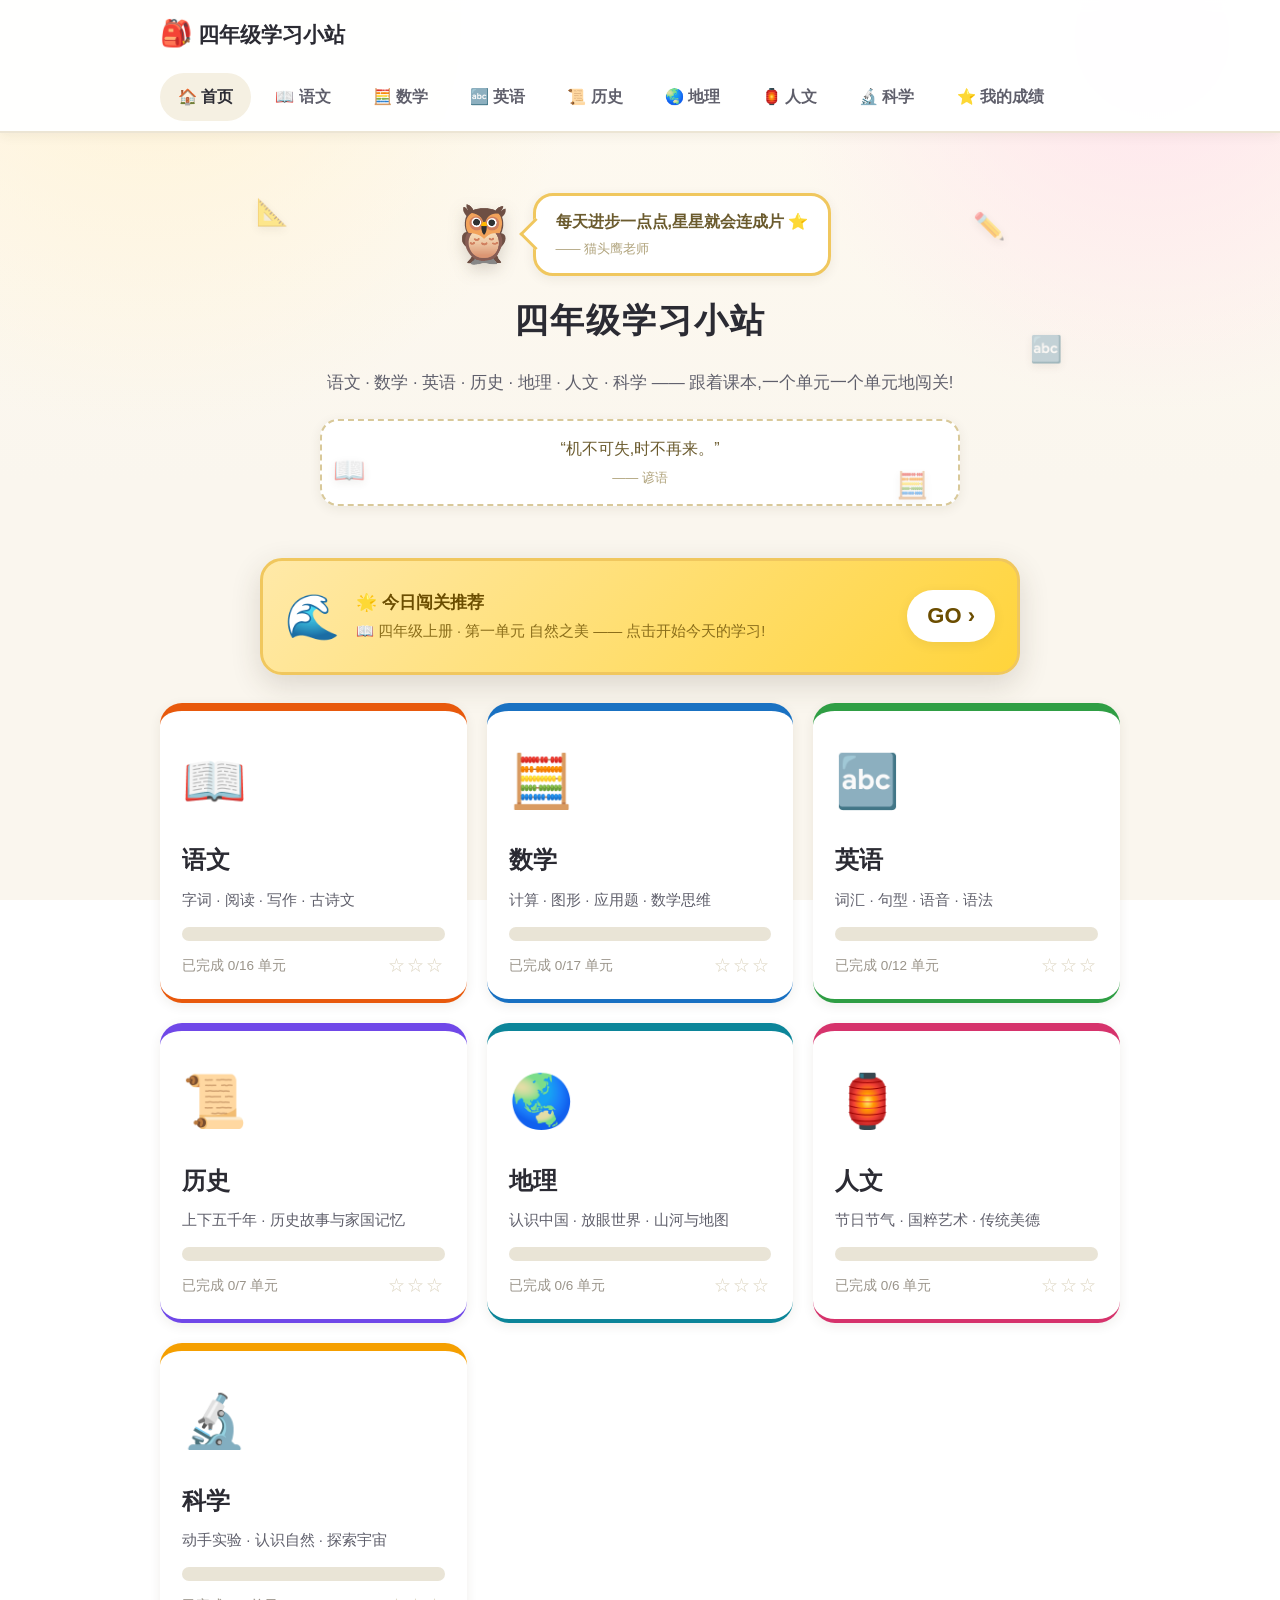
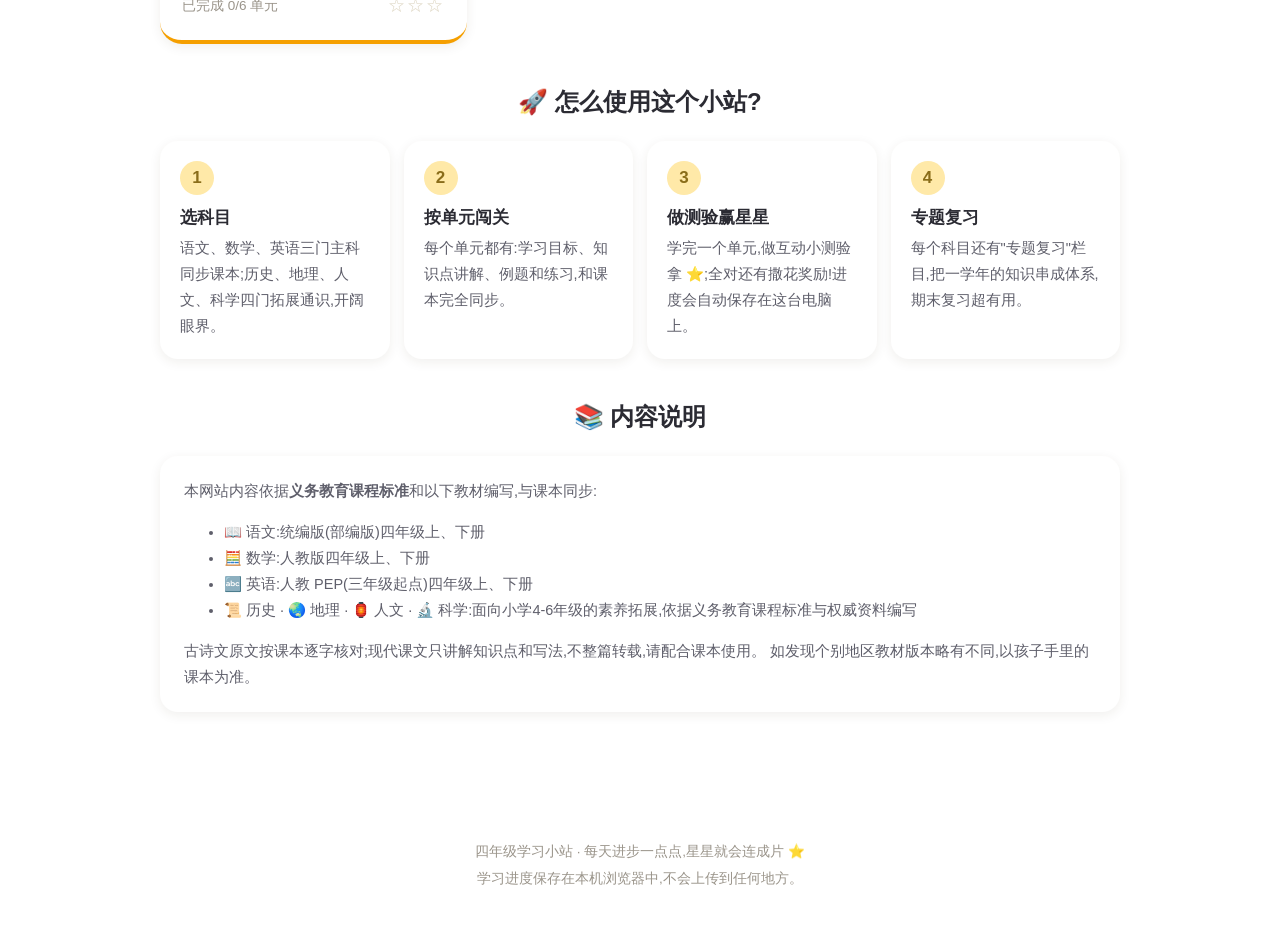
==== commit e71f6018: "update index.html" ====
--- a/index.html
+++ b/index.html
@@ -3,7 +3,7 @@
 <head>
   <meta charset="UTF-8">
   <meta name="viewport" content="width=device-width, initial-scale=1.0">
-  <title>四年级学习小站 · 语文 数学 英语</title>
+  <title>四年级学习小站 · 语文 数学 英语 历史 地理 人文 科学</title>
   <link rel="stylesheet" href="css/style.css">
 </head>
 <body>
@@ -16,6 +16,10 @@
         <a href="learn.html#/chinese">📖 语文</a>
         <a href="learn.html#/math">🧮 数学</a>
         <a href="learn.html#/english">🔤 英语</a>
+        <a href="learn.html#/history">📜 历史</a>
+        <a href="learn.html#/geography">🌏 地理</a>
+        <a href="learn.html#/humanities">🏮 人文</a>
+        <a href="learn.html#/science">🔬 科学</a>
         <a href="learn.html#/scores">⭐ 我的成绩</a>
       </nav>
     </div>
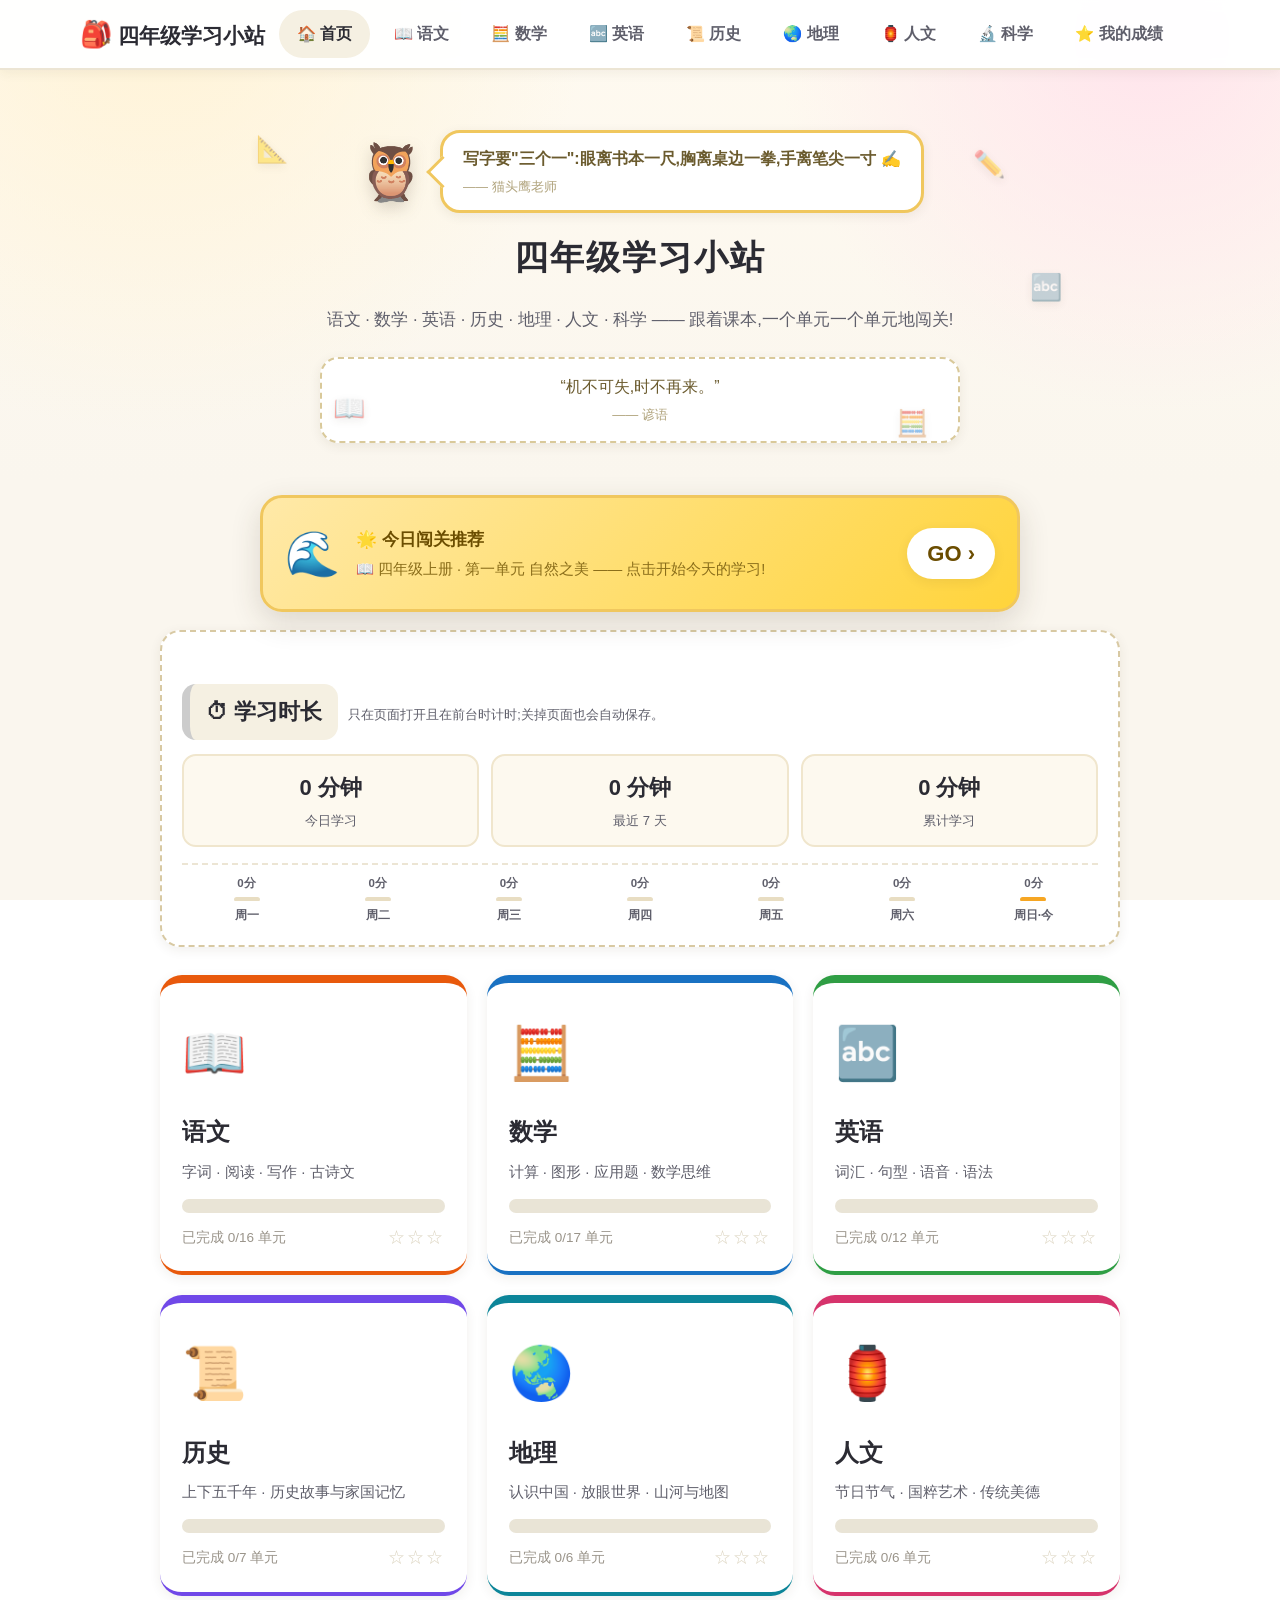
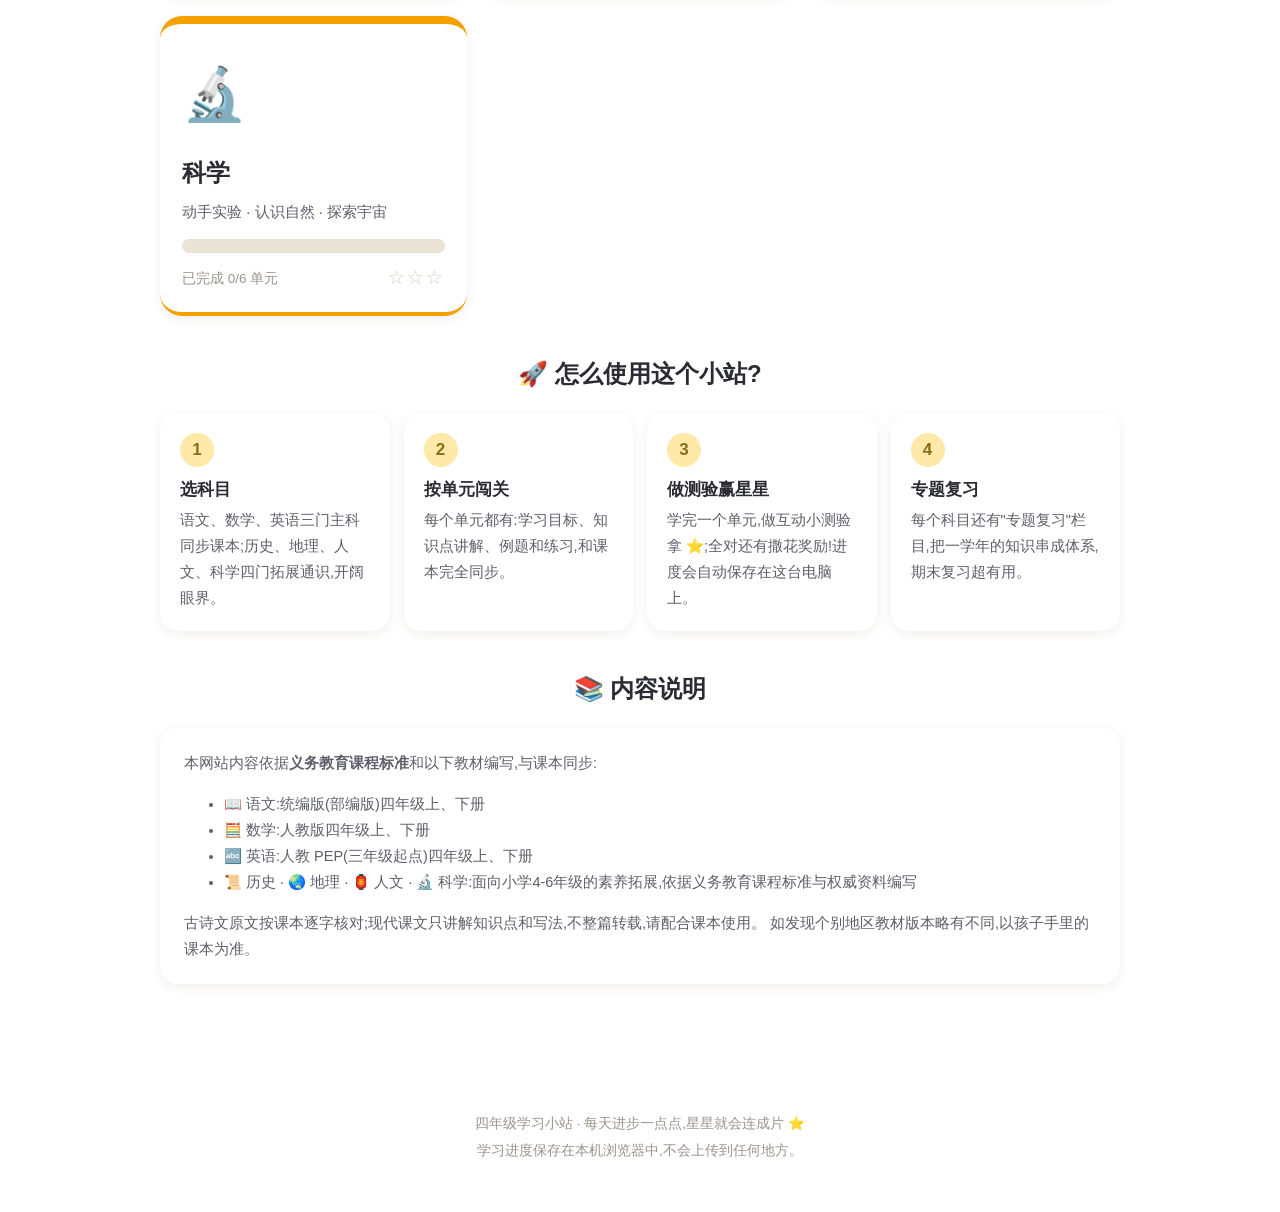
==== commit 68dff99a: "update index.html" ====
--- a/index.html
+++ b/index.html
@@ -49,6 +49,10 @@
     </section>
 
     <div id="todayCard"></div>
+
+    <section class="study-stats no-print" id="studyStats">
+      <!-- 学习时长统计由 js 动态生成 -->
+    </section>
 
     <section class="subject-grid" id="subjectCards">
       <!-- 各科卡片由 js 动态生成,展示学习进度 -->
--- a/css/style.css
+++ b/css/style.css
@@ -56,8 +56,8 @@
   backdrop-filter: blur(6px);
 }
 .topbar-inner {
-  max-width: 1000px; margin: 0 auto; padding: 10px 20px;
-  display: flex; align-items: center; gap: 16px; flex-wrap: wrap;
+  max-width: 1160px; margin: 0 auto; padding: 10px 20px;
+  display: flex; align-items: center; gap: 14px; flex-wrap: wrap;
 }
 .brand { font-family: var(--font-round); font-size: 21px; font-weight: 800; text-decoration: none; color: var(--ink); white-space: nowrap; }
 .brand .logo { font-size: 26px; display: inline-block; animation: float 3s ease-in-out infinite; }
@@ -69,6 +69,12 @@
 }
 .nav a:hover { background: #f5f0e2; color: var(--ink); transform: translateY(-2px); }
 .nav a.active { background: var(--subj, #f5f0e2); color: var(--subj, var(--ink)); border-color: var(--subj, transparent); }
+.study-chip {
+  margin-left: auto; display: inline-flex; align-items: center; gap: 4px;
+  background: #fff; border: 2px solid var(--line); border-radius: 999px;
+  padding: 6px 14px; font-weight: 800; font-size: 14.5px; color: var(--ink);
+  white-space: nowrap;
+}
 
 /* ---------- 容器 ---------- */
 .container { max-width: 1000px; margin: 0 auto; padding: 26px 20px 80px; }
@@ -423,6 +429,38 @@
   border: 0; border-radius: 12px; background: #000;
 }
 
+/* ---------- ⏱ 学习时长统计 ---------- */
+.study-stats {
+  background: #fff; border: 2px dashed #d8c9a3; border-radius: 20px;
+  padding: 18px 20px 14px; margin: 18px 0; box-shadow: var(--shadow);
+}
+.ss-head { display: flex; align-items: baseline; gap: 10px; flex-wrap: wrap; }
+.ss-note { font-size: 12.5px; color: var(--ink-2); }
+.ss-cards { display: grid; grid-template-columns: repeat(auto-fit, minmax(150px, 1fr)); gap: 12px; margin: 10px 0 16px; }
+.ss-card {
+  background: #fdf9ef; border-radius: 14px; padding: 12px 14px; text-align: center;
+  border: 2px solid #f0e6cd;
+}
+.ss-num { font-family: var(--font-round); font-size: 22px; font-weight: 800; color: var(--ink); }
+.ss-label { font-size: 13px; color: var(--ink-2); margin-top: 2px; }
+.ss-bars {
+  display: flex; align-items: flex-end; gap: 10px; justify-content: space-around;
+  padding: 8px 4px 4px; border-top: 2px dashed var(--line);
+}
+.ss-col { display: flex; flex-direction: column; align-items: center; gap: 4px; flex: 1; max-width: 64px; }
+.ss-val { font-size: 11.5px; color: var(--ink-2); font-weight: 700; }
+.ss-bar {
+  width: 26px; background: #e8ddc2; border-radius: 8px 8px 4px 4px;
+  transition: height .5s ease; min-height: 4px;
+}
+.ss-bar.is-today { background: #f6a623; }
+.ss-day { font-size: 12px; color: var(--ink-2); font-weight: 700; }
+.ss-subj { margin-top: 10px; padding-top: 10px; border-top: 2px dashed var(--line); display: flex; flex-wrap: wrap; gap: 8px; }
+.ss-subj-item {
+  background: #fdf9ef; border: 2px solid #f0e6cd; border-radius: 999px;
+  padding: 4px 12px; font-size: 13px; font-weight: 700; color: var(--ink);
+}
+
 /* ---------- 口算大挑战 ---------- */
 .mg-box { text-align: center; padding: 30px 20px; }
 .mg-question { font-size: 48px; font-weight: 800; margin: 18px 0; letter-spacing: 6px; font-family: var(--font-round); }
@@ -464,60 +502,270 @@
 .layout .container { flex: 1; min-width: 0; }
 
 .sidebar {
-  flex: 0 0 232px; width: 232px;
+  flex: 0 0 250px; width: 250px;
   position: sticky; top: 66px;
   height: calc(100vh - 66px); overflow-y: auto;
-  padding: 14px 10px 30px;
+  padding: 16px 12px 36px;
   font-size: 14px;
 }
 .sidebar::-webkit-scrollbar { width: 6px; }
 .sidebar::-webkit-scrollbar-thumb { background: #e0d8c2; border-radius: 6px; }
 
+.side-head {
+  font-family: var(--font-round); font-size: 13px; font-weight: 800;
+  letter-spacing: 3px; color: #b0a37c; padding: 2px 6px 8px; text-align: center;
+}
+
+/* 通用侧栏链接:首页 / 我的成绩 / 口算大挑战 */
 .side-link {
-  display: block; padding: 8px 14px; margin-bottom: 6px;
+  display: flex; align-items: center; gap: 9px;
+  padding: 9px 12px; margin-bottom: 8px;
   border-radius: 12px; text-decoration: none; color: var(--ink);
   font-weight: 700; background: #fff; box-shadow: var(--shadow);
   transition: transform .12s, box-shadow .15s;
 }
+.side-link .sl-ico {
+  width: 26px; height: 26px; flex: none;
+  display: grid; place-items: center; font-size: 15px;
+  background: #f5f0e2; border-radius: 9px;
+}
 .side-link:hover { transform: translateX(4px); box-shadow: var(--shadow-lg); }
-
-.side-group { margin-bottom: 6px; background: #fff; border-radius: 12px; box-shadow: var(--shadow); overflow: hidden; }
+.side-link.on {
+  color: #fff;
+  background: linear-gradient(135deg, var(--subj, #e8c766), var(--subj, #e8c766));
+  border: 2px solid var(--subj, #e8c766);
+  padding: 7px 10px;
+}
+.side-link.on .sl-ico { background: rgba(255, 255, 255, .25); }
+
+/* 学科分组卡片:顶部科目色条 + 圆角卡片 */
+.side-group {
+  margin-bottom: 10px; background: #fff; border-radius: 14px;
+  box-shadow: var(--shadow); overflow: hidden;
+  border-top: 4px solid var(--sc, #e0d8c2);
+}
 .side-grp {
-  display: flex; align-items: center; justify-content: space-between;
-  width: 100%; padding: 9px 14px; border: none; background: none;
+  display: flex; align-items: center; gap: 9px;
+  width: 100%; padding: 10px 12px; border: none; background: none;
   font-family: inherit; font-size: 14.5px; font-weight: 800; color: var(--ink);
   cursor: pointer; text-align: left;
 }
-.side-grp:hover { background: #faf6ea; }
-.side-grp .caret { transition: transform .2s; color: #b0a37c; }
+.side-grp:hover { background: var(--scs, #faf6ea); }
+.grp-ico {
+  width: 28px; height: 28px; flex: none;
+  display: grid; place-items: center; font-size: 15.5px;
+  background: var(--scs, #f5f0e2); border-radius: 50%;
+}
+.grp-name { flex: 1; }
+.grp-prog {
+  font-size: 11.5px; font-weight: 800; color: var(--sc, #8a6d1a);
+  background: var(--scs, #fff3cf); border-radius: 999px; padding: 2px 8px;
+}
+.side-grp .caret { transition: transform .2s; color: #b0a37c; font-size: 12px; }
 .side-group.open .side-grp .caret { transform: rotate(180deg); }
 
-.side-sub { display: none; padding: 2px 6px 8px; }
-.side-group.open .side-sub { display: block; }
+.side-sub { display: none; padding: 0 8px 8px; border-top: 1px dashed var(--line); }
+.side-group.open .side-sub { display: block; padding-top: 6px; }
+
 .side-sem {
-  display: block; width: 100%; padding: 6px 10px; border: none; background: none;
-  font-family: inherit; font-size: 13.5px; font-weight: 700; color: var(--ink-2);
-  cursor: pointer; text-align: left; border-radius: 8px;
-}
-.side-sem:hover { background: var(--subj-soft, #f5f0e2); color: var(--subj, #555); }
-.side-units { display: none; padding: 2px 0 4px 8px; }
-.side-sub.open .side-units { display: block; }
+  display: flex; align-items: center; justify-content: space-between; gap: 6px;
+  width: 100%; padding: 7px 10px; border: none; margin-top: 4px;
+  font-family: inherit; font-size: 13px; font-weight: 800; color: var(--ink-2);
+  cursor: pointer; text-align: left; border-radius: 9px;
+}
+.side-sem:hover { background: var(--scs, #f5f0e2); color: var(--sc, #555); }
+.side-sem .caret { transition: transform .2s; font-size: 11px; color: #b0a37c; }
+.side-sem-group.open > .side-sem .caret { transform: rotate(90deg); }
+
+.side-units { display: none; padding: 2px 0 4px 4px; }
+.side-sem-group.open > .side-units { display: block; }
+
 .side-unit {
-  display: block; padding: 5px 10px; border-radius: 8px;
-  text-decoration: none; color: var(--ink-2); font-size: 13px;
-  border-left: 3px solid transparent; line-height: 1.6;
-}
-.side-unit:hover { background: var(--subj-soft, #f5f0e2); color: var(--ink); }
-.side-unit.on { background: var(--subj-soft, #f5f0e2); color: var(--subj, #555); border-left-color: var(--subj, #ccc); font-weight: 800; }
-
-.side-outline { background: #fffdf4; border: 2px dashed #e8c766; border-radius: 12px; padding: 8px 10px; margin-bottom: 10px; }
+  display: flex; align-items: center; gap: 8px;
+  padding: 5px 10px 5px 6px; border-radius: 10px;
+  text-decoration: none; color: var(--ink-2); font-size: 12.8px;
+  line-height: 1.5;
+}
+.u-ico {
+  width: 24px; height: 24px; flex: none;
+  display: grid; place-items: center; font-size: 13px;
+  background: #fff; border: 1px solid var(--line); border-radius: 8px;
+}
+.u-name { flex: 1; }
+.u-done {
+  width: 18px; height: 18px; flex: none;
+  display: grid; place-items: center; font-size: 11px;
+  color: #fff; background: #37b24d; border-radius: 50%;
+}
+.side-unit:hover { background: var(--scs, #f5f0e2); color: var(--ink); }
+.side-unit.on {
+  background: var(--sc, #f5f0e2); color: #fff; font-weight: 800;
+  box-shadow: 0 3px 8px rgba(60, 50, 30, .15);
+}
+.side-unit.on .u-ico { background: rgba(255, 255, 255, .28); border-color: rgba(255, 255, 255, .5); }
+
+/* 本页书签(黄金小卡片) */
+.side-outline {
+  background: linear-gradient(160deg, #fffdf4, #fff8e0);
+  border: 2px dashed #e8c766; border-radius: 14px;
+  padding: 10px; margin-bottom: 10px;
+}
 .side-outline:empty { display: none; }
-.outline-t { font-weight: 800; font-size: 13.5px; color: #8a6d1a; padding: 2px 4px 4px; }
+.outline-t { font-weight: 800; font-size: 13.5px; color: #8a6d1a; padding: 0 2px 6px; text-align: center; }
 .outline-item {
-  display: block; padding: 4px 8px; border-radius: 8px;
-  color: var(--ink-2); font-size: 13px; cursor: pointer; line-height: 1.6;
-}
+  display: flex; align-items: center; gap: 8px;
+  padding: 5px 8px; border-radius: 9px;
+  color: var(--ink-2); font-size: 12.8px; cursor: pointer; line-height: 1.55;
+}
+.o-n {
+  width: 20px; height: 20px; flex: none;
+  display: grid; place-items: center; font-size: 11.5px; font-weight: 800;
+  color: #8a6d1a; background: #fff3cf; border-radius: 50%;
+}
+.o-t { flex: 1; }
 .outline-item:hover { background: #fff3cf; color: #8a6d1a; }
+
+/* 奥数思维挑战说明卡 */
+.oly-note {
+  background: linear-gradient(135deg, #fff8e6, #fffdf4);
+  border: 2px dashed #e8c766; border-radius: 14px;
+  padding: 12px 16px; margin-bottom: 14px;
+  font-size: 14.5px; color: #6b5b2e; line-height: 1.9;
+}
+
+/* ============================================================
+   每日一读 / 每日计算 / 每日听力
+   ============================================================ */
+.daily-card {
+  background: #fff; border-radius: 20px; padding: 22px 24px;
+  box-shadow: var(--shadow); border: 1px solid var(--line);
+  margin-bottom: 20px;
+}
+.daily-actions { display: flex; flex-wrap: wrap; align-items: center; gap: 10px; margin-top: 16px; }
+.daily-stat { font-size: 13.5px; color: var(--ink-2); font-weight: 700; }
+
+/* --- 📖 每日一读 --- */
+.rd-head { margin-bottom: 14px; }
+.rd-title { font-size: 24px; font-weight: 800; color: var(--subj, #e8590c); margin-bottom: 6px; }
+.rd-author { font-size: 13.5px; color: var(--ink-2); margin-bottom: 8px; }
+.rd-tag {
+  display: inline-block; font-size: 12.5px; font-weight: 800;
+  background: var(--subj-soft, #fff4e6); color: var(--subj, #e8590c);
+  border-radius: 999px; padding: 4px 12px;
+}
+.rd-text {
+  font-family: 'Songti SC', 'STSong', 'SimSun', 'Noto Serif SC', serif;
+  font-size: 17.5px; line-height: 2.1; color: #3b3628;
+  margin: 0 0 12px; text-align: justify;
+}
+.rd-yi {
+  background: #f6fbf2; border: 1px dashed #9ccf8f; border-radius: 12px;
+  padding: 12px 16px; margin: 14px 0; font-size: 15px; line-height: 1.9; color: #3f5138;
+}
+.rd-yi p { margin: 0 0 8px; }
+.rd-yi p:last-child { margin-bottom: 0; }
+.rd-guide {
+  background: var(--subj-soft, #fff4e6); border-radius: 12px;
+  padding: 12px 16px; margin: 14px 0; font-size: 14.5px; line-height: 1.9; color: #6b5433;
+}
+.rd-video { margin: 14px 0 4px; font-size: 15px; }
+.rd-video > b { display: block; margin-bottom: 4px; }
+.rd-video-note { font-size: 13px; color: var(--ink-2); margin: 0 0 10px; }
+.rd-video .video-card { margin-bottom: 12px; animation: none; }
+.rd-video .video-card:last-child { margin-bottom: 0; }
+.think-box {
+  border-top: 2px dashed var(--line); margin-top: 14px; padding-top: 12px;
+  font-size: 15px; color: var(--ink);
+}
+.think-q { display: flex; align-items: center; gap: 8px; margin: 8px 0; }
+.tq-n {
+  flex: none; width: 22px; height: 22px; border-radius: 50%;
+  background: var(--subj, #e8590c); color: #fff; font-weight: 800;
+  display: grid; place-items: center; font-size: 13px;
+}
+.tq-t { flex: 1; }
+.tq-hint {
+  flex: none; border: 2px solid var(--subj, #e8590c); color: var(--subj, #e8590c);
+  background: #fff; border-radius: 999px; padding: 4px 12px;
+  font-family: inherit; font-size: 13px; font-weight: 800; cursor: pointer;
+}
+.tq-hint:hover { background: var(--subj-soft, #fff4e6); }
+.tq-hint.showed {
+  border-style: dashed; border-color: var(--line); color: var(--ink-2);
+  background: #faf6ea; max-width: 280px; white-space: normal; line-height: 1.5;
+}
+
+/* 手风琴(全部篇目 / 全部短文) */
+.acc-list { display: grid; gap: 10px; }
+.acc-item {
+  background: #fff; border-radius: 14px; border: 1px solid var(--line);
+  box-shadow: var(--shadow); overflow: hidden;
+}
+.acc-item.is-today { border: 2px solid var(--subj, #e8c766); }
+.acc-head {
+  display: flex; align-items: center; gap: 10px; width: 100%;
+  padding: 12px 16px; border: none; background: none;
+  font-family: inherit; font-size: 15px; font-weight: 800; color: var(--ink);
+  cursor: pointer; text-align: left;
+}
+.acc-head:hover { background: #fbf8ef; }
+.acc-ico { font-size: 16px; }
+.acc-name { flex: none; }
+.acc-meta { flex: 1; font-size: 12.5px; color: var(--ink-2); font-weight: 600; overflow: hidden; text-overflow: ellipsis; white-space: nowrap; }
+.acc-item .caret { transition: transform .2s; font-size: 13px; color: var(--ink-2); }
+.acc-item.open .caret { transform: rotate(180deg); }
+.acc-body { display: none; padding: 4px 20px 18px; }
+.acc-item.open .acc-body { display: block; }
+.acc-play { margin-bottom: 10px; }
+
+/* --- 🧮 每日计算 --- */
+.calc-grid {
+  display: grid; grid-template-columns: repeat(auto-fill, minmax(210px, 1fr));
+  gap: 12px; margin-bottom: 16px;
+}
+.calc-item {
+  background: #fff; border: 2px solid var(--line); border-radius: 14px;
+  padding: 12px 14px; display: flex; align-items: center; gap: 8px;
+  box-shadow: var(--shadow); position: relative;
+}
+.calc-item.ok { border-color: #37b24d; background: #f2fbf4; }
+.calc-item.no { border-color: #f03e3e; background: #fff5f5; }
+.c-q { flex: 1; font-size: 17px; font-weight: 800; color: var(--ink); white-space: nowrap; }
+.c-in {
+  width: 76px; padding: 6px 8px; font-size: 17px; font-weight: 800;
+  border: 2px solid #d9cfae; border-radius: 10px; text-align: center;
+  font-family: inherit; background: #fffdf6;
+}
+.c-in:focus { outline: none; border-color: var(--subj, #1971c2); }
+.c-a {
+  font-size: 13px; font-weight: 800; color: #e03131;
+  background: #ffe3e3; border-radius: 8px; padding: 3px 8px; white-space: nowrap;
+}
+@media print {
+  .c-a { display: none; }
+}
+
+/* --- 🎧 每日听力 --- */
+.ls-toolbar { display: flex; flex-wrap: wrap; gap: 10px; margin-bottom: 16px; }
+.listen-text { margin: 10px 0 14px; }
+.ls-para {
+  font-size: 17px; line-height: 2; color: #333b46; margin: 0 0 10px;
+  padding: 8px 12px; border-radius: 10px; cursor: pointer;
+  transition: background .15s;
+}
+.ls-para:hover { background: var(--subj-soft, #ebfbee); }
+.ls-para.speaking { background: var(--subj-soft, #ebfbee); border-left: 4px solid var(--subj, #2f9e44); }
+.ls-zh {
+  display: none; background: #f6f9ff; border: 1px dashed #9db8e8; border-radius: 12px;
+  padding: 12px 16px; margin: 12px 0; font-size: 14.5px; line-height: 1.9; color: #42506b;
+}
+.ls-zh.show { display: block; }
+.ls-sub { font-size: 17px; margin: 18px 0 10px; color: var(--subj, #2f9e44); }
+.word-chips { display: flex; flex-wrap: wrap; gap: 8px; margin: 12px 0; }
+.wc {
+  background: #f2f6fc; border: 1px solid #d4e0f2; border-radius: 999px;
+  padding: 6px 14px; font-size: 14px; color: #3c4d6b;
+}
 
 .side-toggle {
   display: none; align-items: center; gap: 4px;
@@ -531,7 +779,7 @@
   .layout { display: block; }
   .side-toggle { display: inline-flex; }
   .sidebar {
-    position: fixed; left: -300px; top: 0; bottom: 0; width: 280px; height: 100vh;
+    position: fixed; left: -300px; top: 0; bottom: 0; width: 290px; height: 100vh;
     z-index: 80; background: #faf6ee; padding: 14px 12px 40px;
     box-shadow: 4px 0 24px rgba(60, 50, 30, .2);
     transition: left .25s ease;
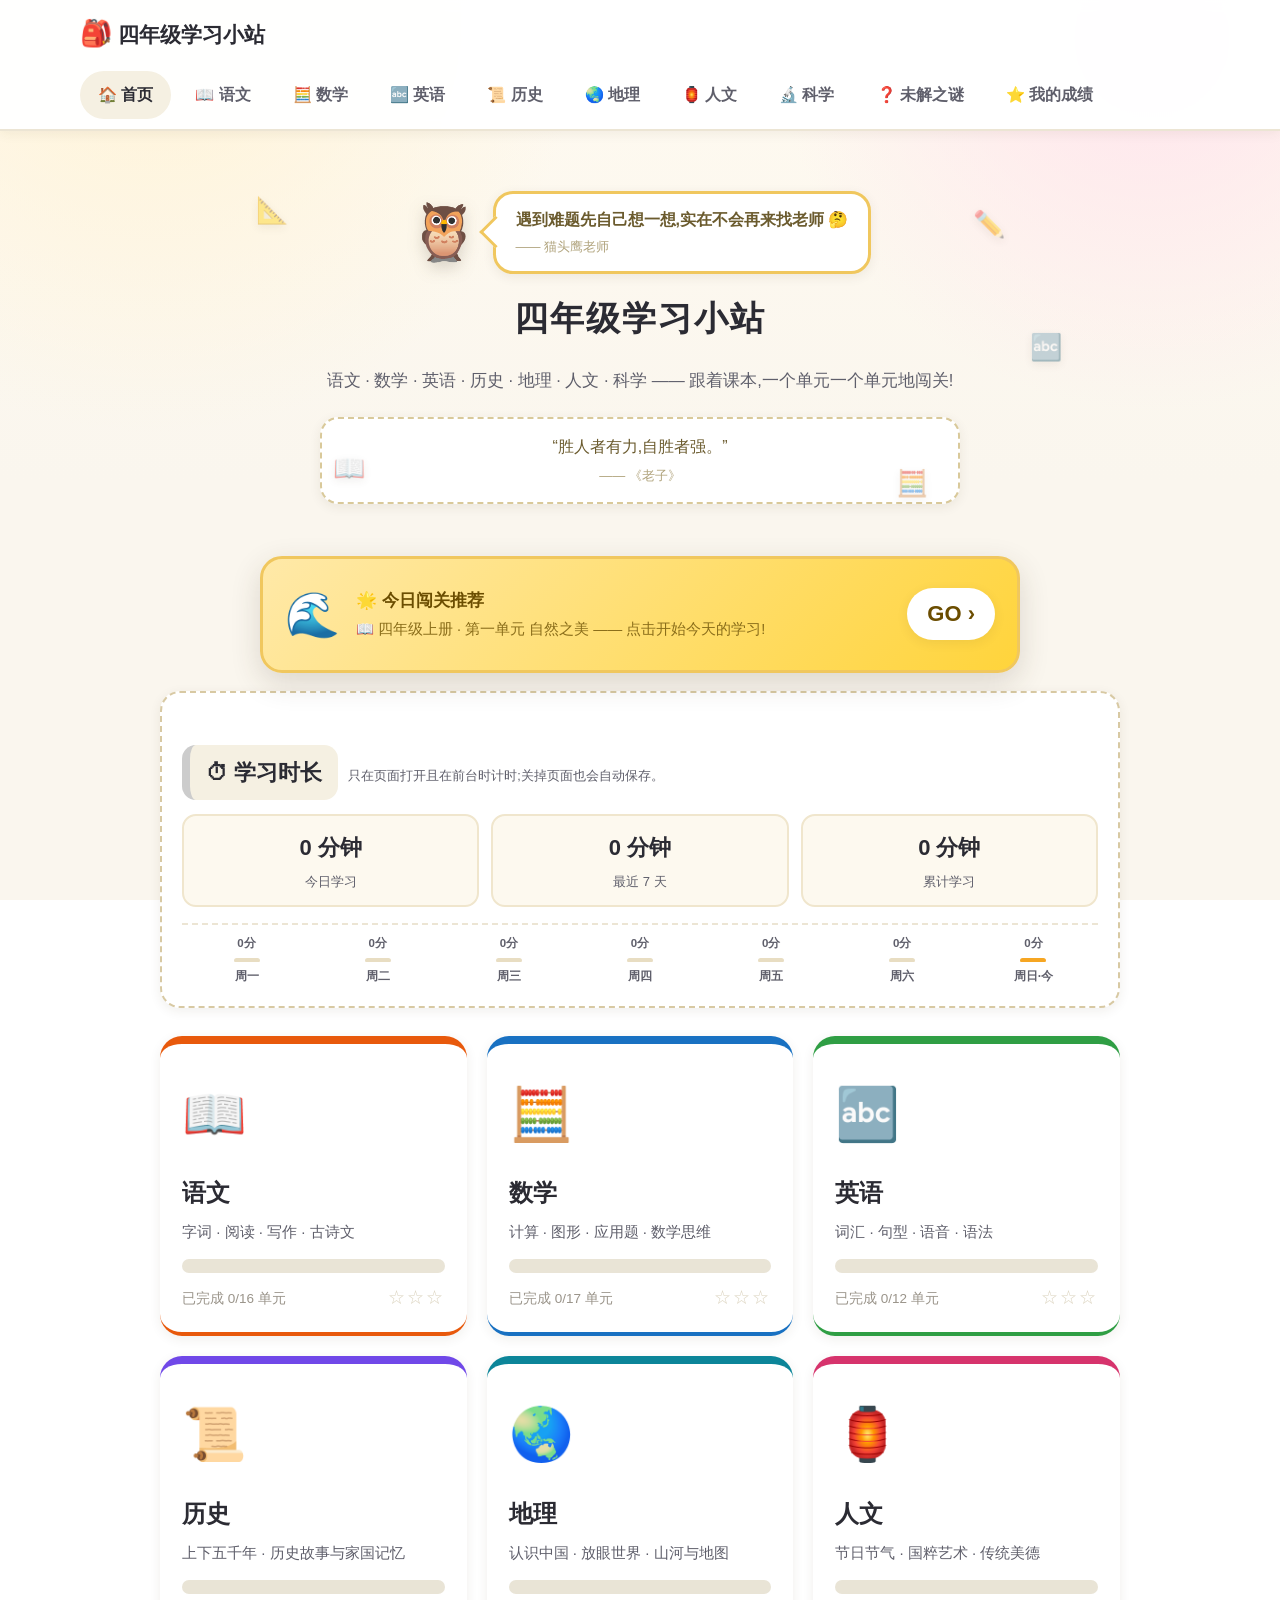
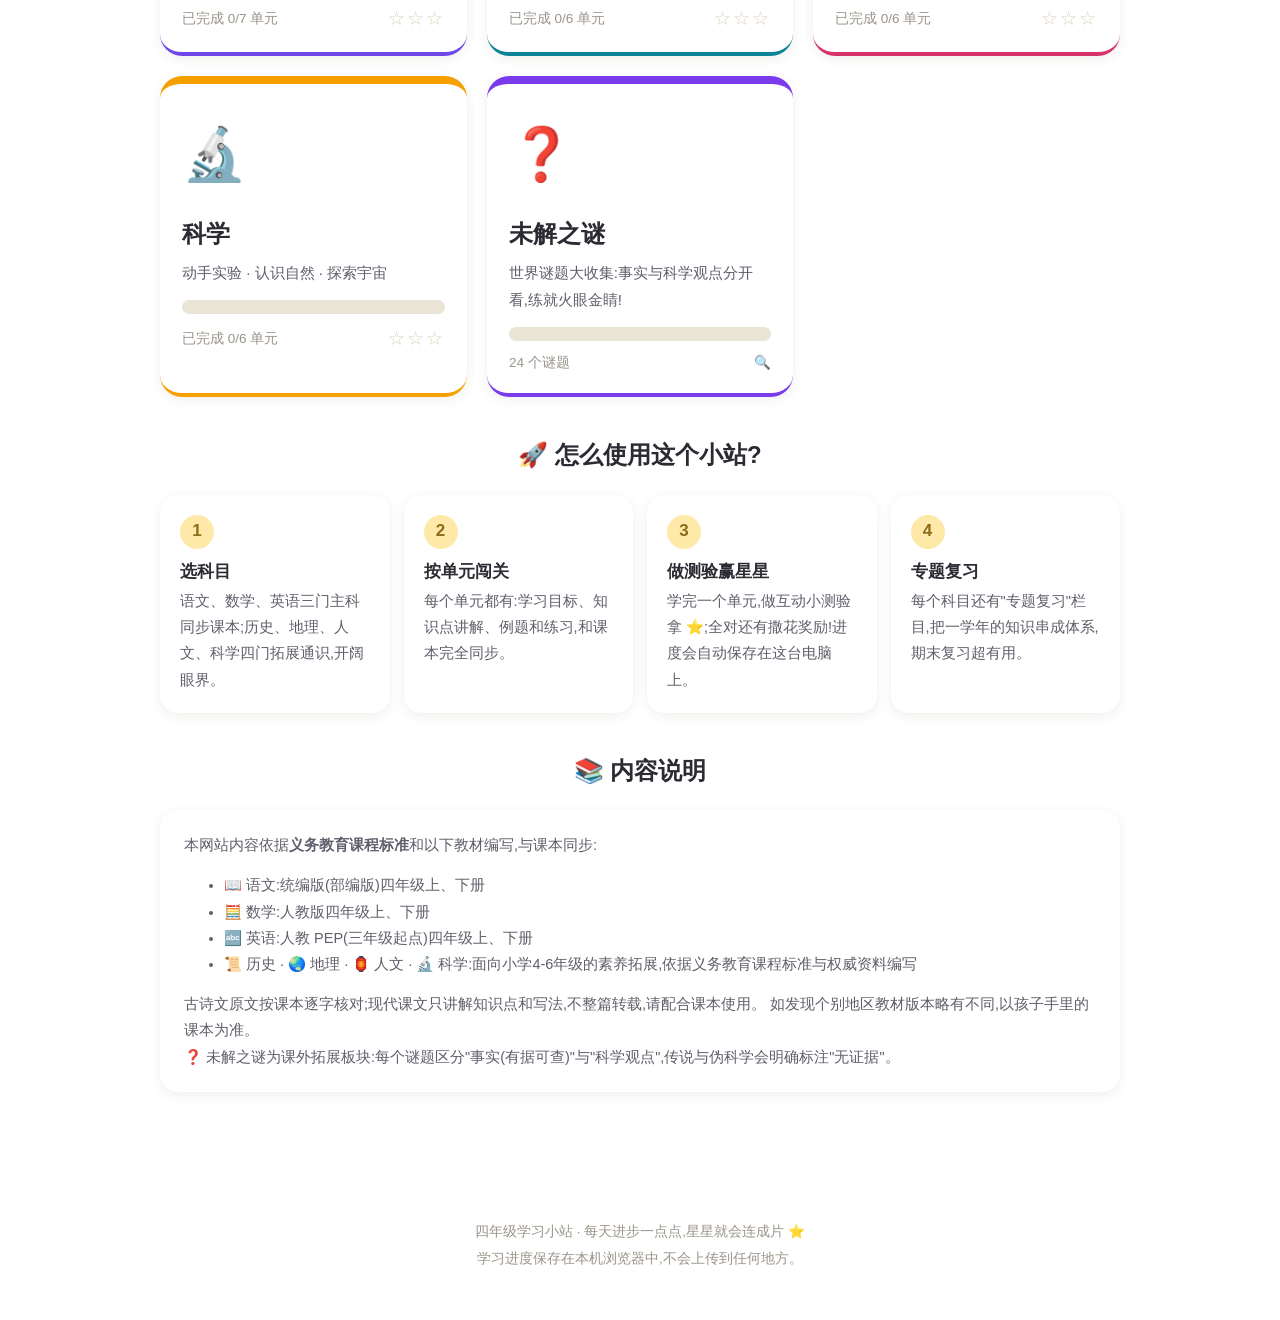
==== commit 3f8a0a60: "update index.html" ====
--- a/index.html
+++ b/index.html
@@ -20,6 +20,7 @@
         <a href="learn.html#/geography">🌏 地理</a>
         <a href="learn.html#/humanities">🏮 人文</a>
         <a href="learn.html#/science">🔬 科学</a>
+        <a href="learn.html#/mystery">❓ 未解之谜</a>
         <a href="learn.html#/scores">⭐ 我的成绩</a>
       </nav>
     </div>
@@ -95,7 +96,8 @@
           <li>📜 历史 · 🌏 地理 · 🏮 人文 · 🔬 科学:面向小学4-6年级的素养拓展,依据义务教育课程标准与权威资料编写</li>
         </ul>
         <p style="margin-bottom:0;">古诗文原文按课本逐字核对;现代课文只讲解知识点和写法,不整篇转载,请配合课本使用。
-          如发现个别地区教材版本略有不同,以孩子手里的课本为准。</p>
+          如发现个别地区教材版本略有不同,以孩子手里的课本为准。<br>
+          ❓ 未解之谜为课外拓展板块:每个谜题区分"事实(有据可查)"与"科学观点",传说与伪科学会明确标注"无证据"。</p>
       </div>
     </section>
 
@@ -114,6 +116,7 @@
   <script src="js/data-geography.js"></script>
   <script src="js/data-humanities.js"></script>
   <script src="js/data-science.js"></script>
+  <script src="js/data-mysteries.js"></script>
   <script src="js/app.js"></script>
   <script>
     // 首页专用逻辑:科目卡片 + 每日一句
--- a/css/style.css
+++ b/css/style.css
@@ -718,7 +718,32 @@
 .acc-item.open .acc-body { display: block; }
 .acc-play { margin-bottom: 10px; }
 
+/* --- ❓ 未解之谜 --- */
+.my-grid { display: grid; grid-template-columns: repeat(auto-fill, minmax(240px, 1fr)); gap: 12px; margin-bottom: 20px; }
+.my-card { background: #fff; border: 2px solid var(--line); border-radius: 14px; padding: 14px 16px; box-shadow: var(--shadow); display: block; transition: transform .15s, border-color .15s; }
+.my-card:hover { transform: translateY(-3px); border-color: #9775fa; }
+.my-card-t { display: flex; align-items: center; justify-content: space-between; gap: 8px; font-weight: 800; font-size: 16.5px; color: var(--ink); margin-bottom: 8px; }
+.my-card-q { font-size: 13.5px; color: var(--ink-2); line-height: 1.55; }
+.my-st { display: inline-block; font-size: 12px; font-weight: 800; border-radius: 999px; padding: 3px 10px; white-space: nowrap; }
+.my-st-u { background: #fff0f6; color: #c2255c; border: 1.5px solid #faa2c1; }
+.my-st-p { background: #fff9db; color: #b8860b; border: 1.5px solid #ffd43b; }
+.my-st-s { background: #ebfbee; color: #2b8a3e; border: 1.5px solid #69db7c; }
+.my-note { background: #f3f0ff; border: 2px dashed #b197fc; border-radius: 12px; padding: 10px 16px; margin-bottom: 16px; font-size: 14.5px; color: #5f3dc4; font-weight: 700; }
+.my-box { background: #fff; border: 2px solid var(--line); border-radius: 14px; padding: 16px 18px; margin-bottom: 14px; box-shadow: var(--shadow); }
+.my-box b { display: block; margin-bottom: 8px; font-size: 16px; color: var(--ink); }
+.my-box p { margin: 6px 0; font-size: 15.5px; line-height: 1.8; color: var(--ink-2); }
+.my-facts { border-left: 5px solid #339af0; }
+.my-views { border-left: 5px solid #2f9e44; }
+.my-tip { border-left: 5px solid #f6a623; background: #fffdf6; }
+.my-tip p { color: #8a6d1a; }
+.my-nav { display: flex; gap: 10px; justify-content: space-between; align-items: center; margin: 18px 0 4px; }
+
 /* --- 🧮 每日计算 --- */
+.calc-tip {
+  background: #fffbe6; border: 2px dashed #f0c419; border-radius: 12px;
+  padding: 10px 16px; margin: 0 0 14px; font-size: 15px; font-weight: 700;
+  color: #8a6d1a;
+}
 .calc-grid {
   display: grid; grid-template-columns: repeat(auto-fill, minmax(210px, 1fr));
   gap: 12px; margin-bottom: 16px;
